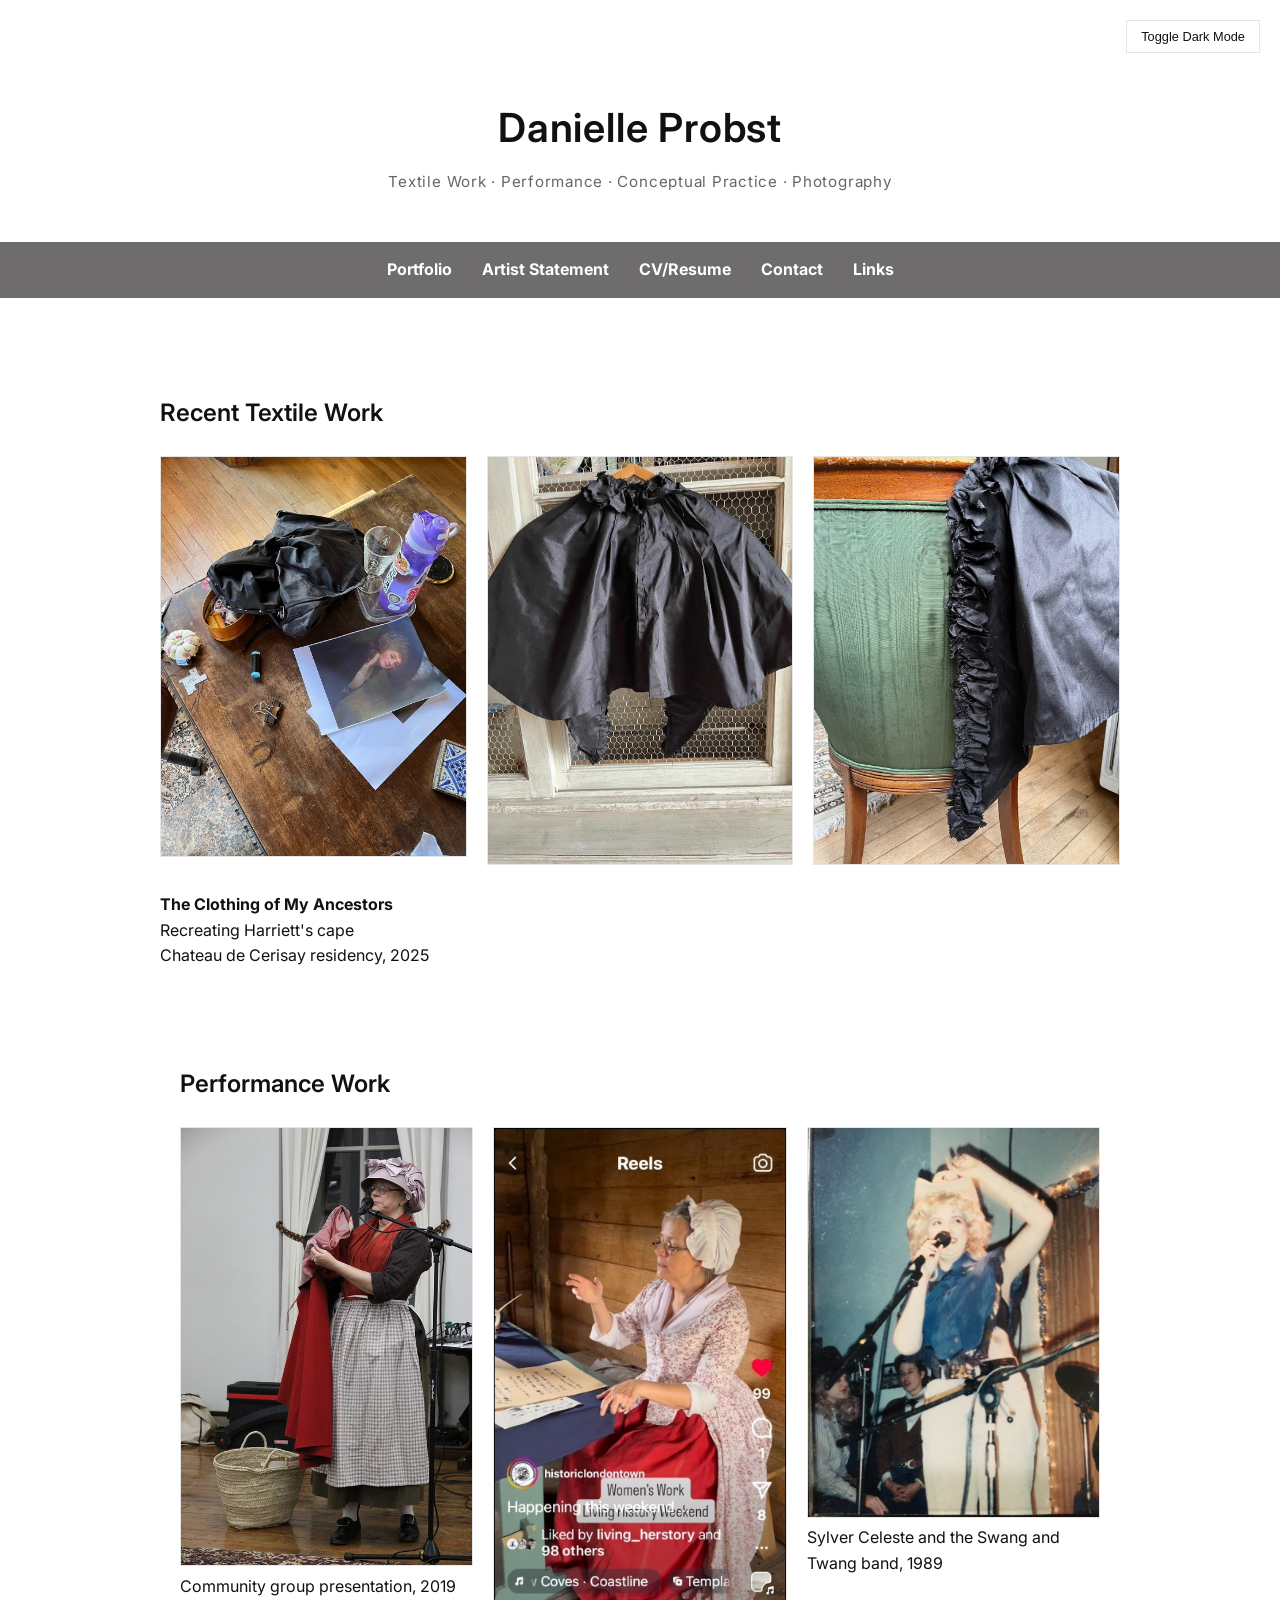
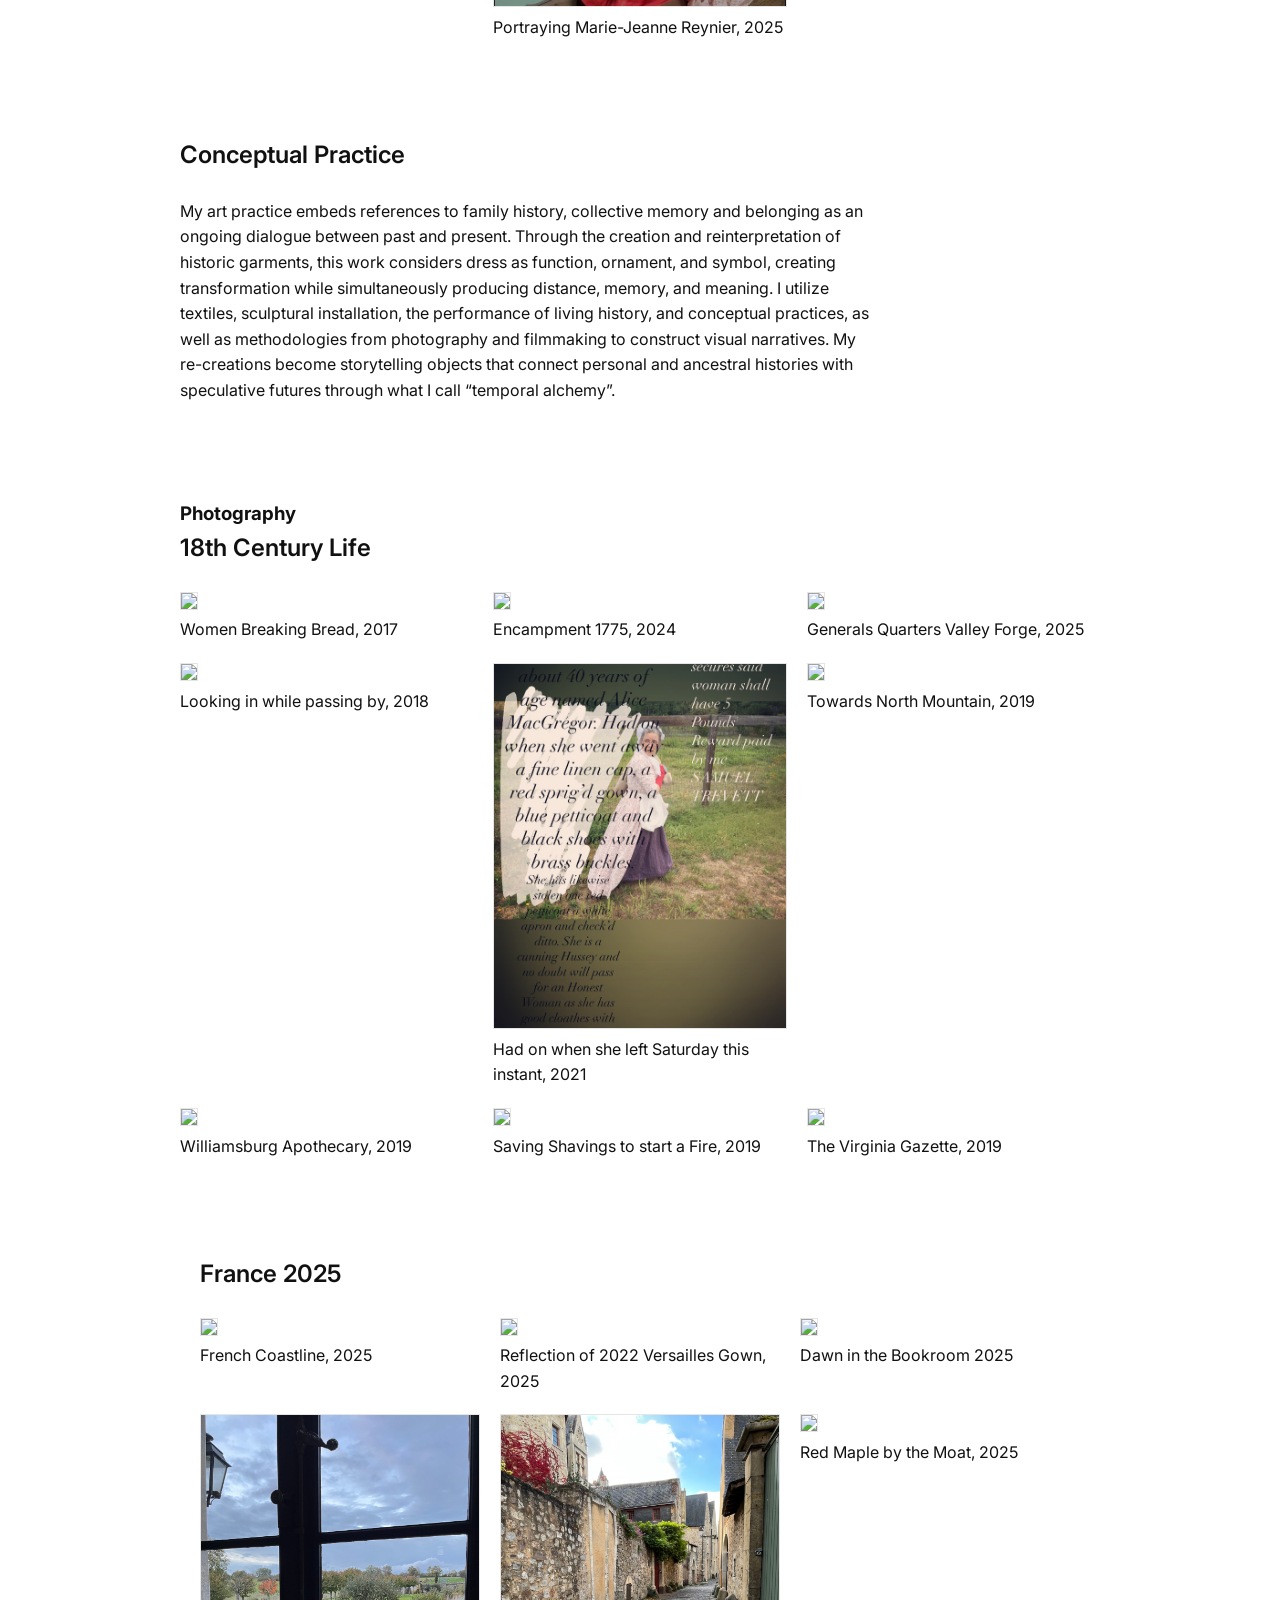
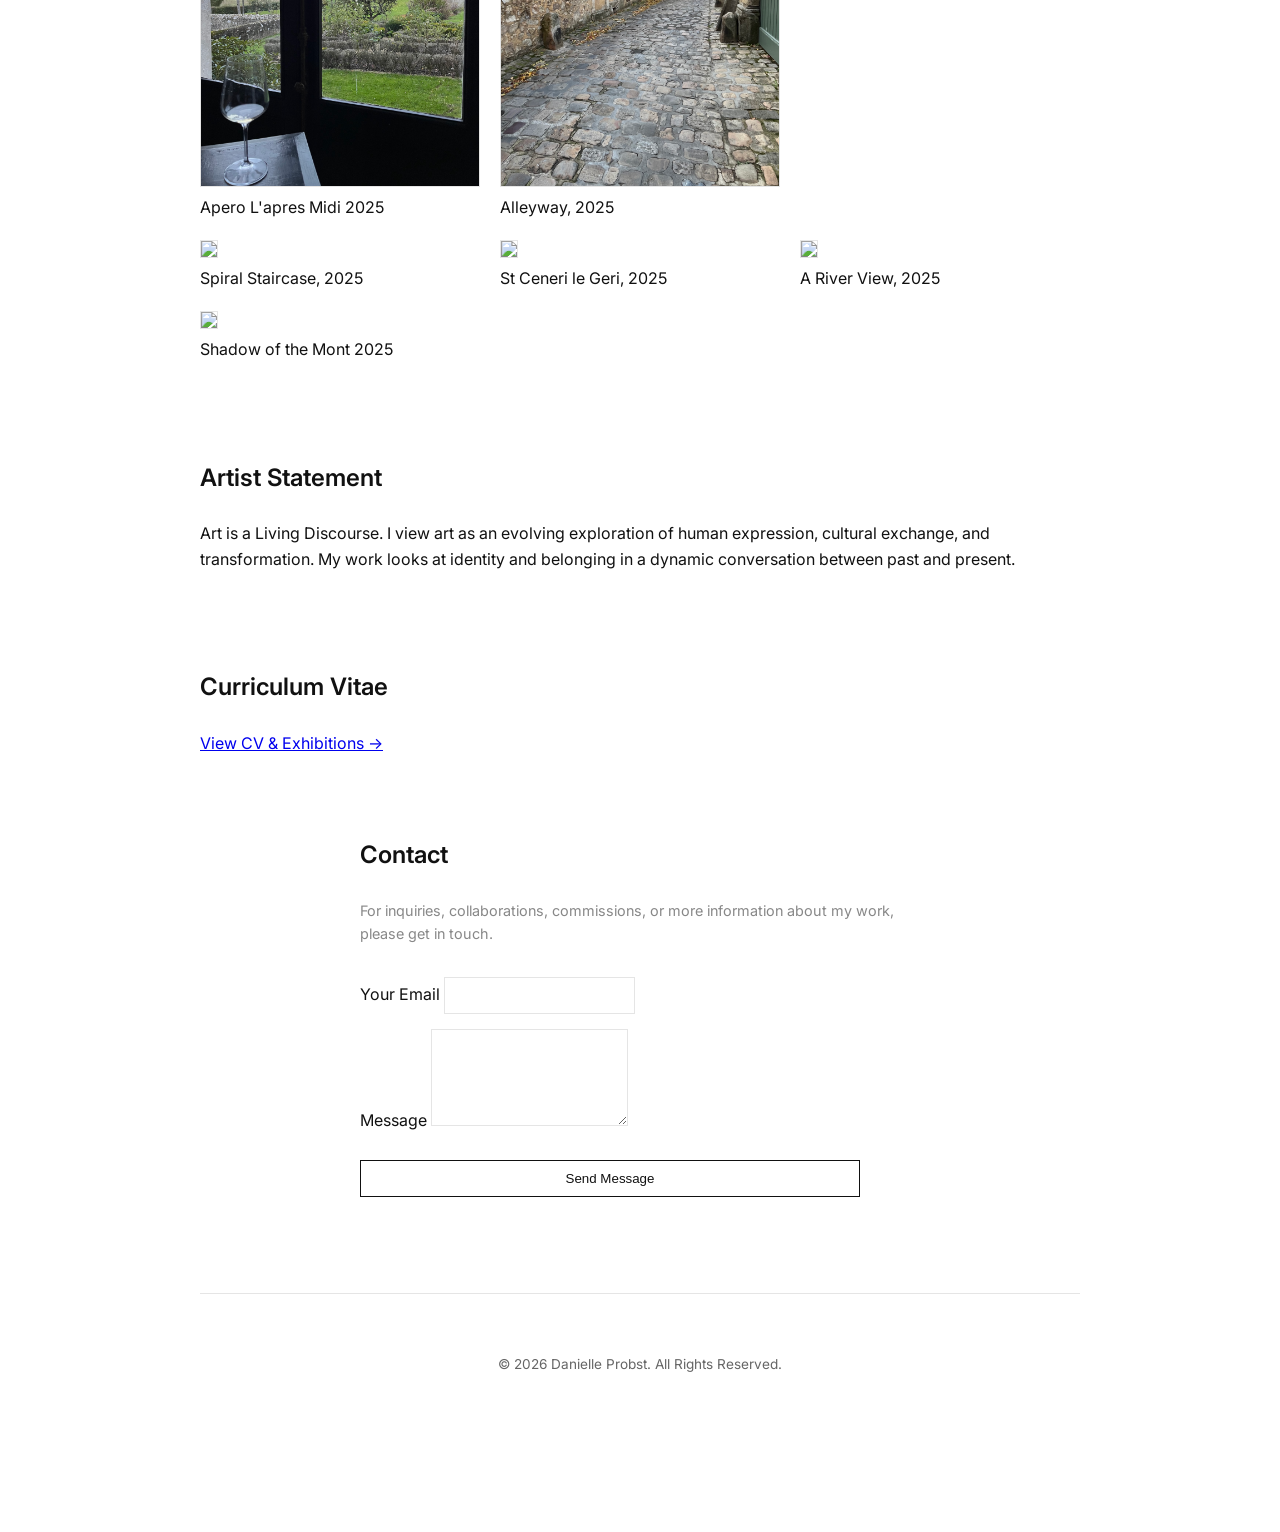
==== index.html @ 5a2a6216 "Fix image file extension for Runaway_Ad" ====
<!DOCTYPE html>
<html lang="en">
<head>
  <link rel="stylesheet" href="styles.css">
<meta charset="UTF-8">
<meta name="viewport" content="width=device-width, initial-scale=1.0">
<title>Danielle Probst – Artist Portfolio</title>

<link href="https://fonts.googleapis.com/css2?family=Inter:wght@300;400;600&display=swap" rel="stylesheet">

</head>

<body>

<button class="toggle" onclick="toggleDark()">Toggle Dark Mode</button>

<header>
  <h1>Danielle Probst</h1>
  <p class="subtitle">Textile Work · Performance · Conceptual Practice · Photography</p>
</header>
<nav>
  <ul class="nav-menu">
    <li><a href="#textile-work">Portfolio</a></li>
    <li><a href="#statement">Artist Statement</a></li>
    <li><a href="#cv">CV/Resume</a></li>
    <li><a href="#contact">Contact</a></li>
   <li><a href="links.html">Links</a></li>
  </ul>
</nav>


<section id="textile-work">
  <h2>Recent Textile Work</h2>
<div class="grid">

  <div>
    <img src="images/cape_progress.jpg"
         alt="Photograph documenting a fabric performance piece where an artist interacts with draped textiles in an open studio; figure partially visible; environment is intimate and introspective"
         onclick="openLightbox(this.src)">
</div> 
<div>
 <img src="images/cape_back.jpg"
         alt="Back view of a handmade textile cape on a dress form showing layered panels and visible hand-stitched seams; neutral gallery wall in the background; conveys quiet, tactile craftsmanship and a contemplative mood"
         onclick="openLightbox(this.src)">
</div> 
<div>
    <img src="images/cape_side.jpg"
         alt="Conceptual mixed-media textile work with layered fabric, thread and small assemblage elements arranged abstractly on wall; gallery setting with muted lighting; evokes curiosity and quiet reflection"
         onclick="openLightbox(this.src)">
</div> 
 <p class="caption">
<strong>The Clothing of My Ancestors</strong><br>
Recreating Harriett's cape <br> Chateau de Cerisay residency, 2025
</p>
 </div>
</section><section> 
<section id="performance-work">
  <h2>Performance Work</h2>

  <div class="grid">
    <div>
      <img src="images/Demo_2019.jpg" onclick="openLightbox(this.src)">
      <p class="caption">Community group presentation, 2019</p>
    </div>

    <div>
      <img src="images/education_18th_cent.jpg" onclick="openLightbox(this.src)">
      <p class="caption">Portraying Marie-Jeanne Reynier, 2025</p>
    </div>
  <div>
  <img src="images/sylver_at_judys.jpg" onclick="openLightbox(this.src)">
  <p class="caption">Sylver Celeste and the Swang and Twang band, 1989 </p>
    </div>
  </div>
</section>
<section id="conceptual-practice">
  <h2>Conceptual Practice</h2>
  <div class="text-block">
  <p>
    
My art practice embeds references to family history, collective memory and belonging as an ongoing dialogue between past and present.
Through the creation and reinterpretation of historic garments, this work considers dress as function, ornament, and symbol, creating transformation while simultaneously producing distance, memory, and meaning. 
I utilize textiles, sculptural installation, the performance of living history, and conceptual practices, as well as methodologies from photography and filmmaking to construct visual narratives. My re-creations become storytelling objects that connect personal and ancestral histories with speculative futures through what I call “temporal alchemy”.
</p> </div>
</section>
<section id=" Photography" >
  <h3>Photography</h3>
  <h2>18th Century Life</h2>
  <div class="grid">
    <div>
      <img src="images/CM_buffet_line.jpg" onclick="openLightbox(this.src)">
      <p class="caption">Women Breaking Bread, 2017</p>
    </div>
    
    <div>
      <img src="images/encampment_2025.jpg" onclick="openLightbox(this.src)">
      <p class="caption">Encampment 1775, 2024</p>
    </div>

    <div>
      <img src="images/VF_hq_view.jpg" onclick="openLightbox(this.src)">
      <p class="caption">Generals Quarters Valley Forge, 2025</p>
    </div>
   <div>
      <img src="images/Tavern_window.jpg" onclick="openLightbox(this.src)">
      <p class="caption">Looking in while passing by, 2018</p>
    </div>
<div>
      <img src="images/Runaway_Ad.JPG" onclick="openLightbox(this.src)">
      <p class="caption">Had on when she left Saturday this instant, 2021</p>
    </div>
   <div>
      <img src="images/walk away.jpg" onclick="openLightbox(this.src)">
      <p class="caption">Towards North Mountain, 2019</p>
  </div>
  <div>
      <img src="images/CW_apothecary.jpg" onclick="openLightbox(this.src)">
      <p class="caption">Williamsburg Apothecary, 2019</p>
    </div>
    <div>
      <img src="images/wood_shavings.jpg" onclick="openLightbox(this.src)">
      <p class="caption">Saving Shavings to start a Fire, 2019</p>
    </div>
    <div>
      <img src="images/VA_gazette.jpg" onclick="openLightbox(this.src)">
      <p class="caption">The Virginia Gazette, 2019</p>
    </div>

  </div>
<section>
  <h2>France 2025</h2>

  <div class="grid">

    <div>
      <img src="images/French_Coastline_from_MSM.jpg" onclick="openLightbox(this.src)">
      <p class="caption">French Coastline, 2025</p>
    </div>

    <div>
      <img src="images/History_mirror_cerisay.jpg" onclick="openLightbox(this.src)">
      <p class="caption">Reflection of 2022 Versailles Gown, 2025</p>
    </div>

    <div>
      <img src="images/Dawn_bookroom_cerisay.jpg" onclick="openLightbox(this.src)">
      <p class="caption">Dawn in the Bookroom 2025</p>
    </div> 

    <div>
      <img src="images/Back_garden_cerisay.jpg" onclick="openLightbox(this.src)">
      <p class="caption">Apero L'apres Midi 2025</p>
    </div>

    <div>
      <img src="images/Alleyway_LeMans.jpg" onclick="openLightbox(this.src)">
      <p class="caption">Alleyway, 2025</p>
    </div>

    <div>
      <img src="images/Moat_Maple_cerisay.jpg" onclick="openLightbox(this.src)">
      <p class="caption">Red Maple by the Moat, 2025</p>
    </div>

    <div>
      <img src="images/spiral_staircase.jpg" onclick="openLightbox(this.src)">
      <p class="caption">Spiral Staircase, 2025</p>
    </div>

    <div>
      <img src="images/wall_cascading_flowers.jpg" onclick="openLightbox(this.src)">
      <p class="caption">St Ceneri le Geri, 2025</p>
    </div>

    <div>
      <img src="images/stone_house_river_view.jpg" onclick="openLightbox(this.src)">
      <p class="caption">A River View, 2025</p>
    </div> 
   
    <div>
      <img src="images/Mont_San_michele_shadow.jpg" onclick="openLightbox(this.src)">
      <p class="caption">Shadow of the Mont 2025</p>
    </div>

  </div>
</section>
<section id="statement">
  <h2>Artist Statement</h2>
 Art is a Living Discourse. I view art as an evolving exploration of human expression, cultural exchange, and transformation. My work looks at identity and belonging in a dynamic conversation between past and present.

</section>

<section id="cv">
  <h2>Curriculum Vitae</h2>
  <a href="links.html" class="nav-back">View CV & Exhibitions →</a>

<section id="contact">
  <h2>Contact</h2>

  <p class="contact-intro">
    For inquiries, collaborations, commissions, or more information about my work, please get in touch.
  </p>

  <form id="contact-form" action="https://formspree.io/f/xykddzqz" method="POST">
    <label>
      Your Email
      <input type="email" name="email" required>
    </label>

    <label>
      Message
      <textarea name="message" rows="5" required></textarea>
    </label>

    <input type="text" name="_gotcha" style="display:none">

    <button type="submit" class="contact-button">Send Message</button>

  </form>
  <p id="form-success" style="display:none; margin-top:16px;">
  Thank you — your message has been sent.
</p>
</section>

<div class="lightbox" id="lightbox">
  <span onclick="closeLightbox()">&times;</span>
  <img id="lightbox-img">
</div>

<footer>
  © 2026 Danielle Probst. All Rights Reserved.
</footer>

<script>

</body>
</html>
---- styles.css ----
:root {
  --bg: #ffffff;
  --text: #111111;
  --secondary: #666666;
  --border: #e5e5e5;
  --muted: #888888;
}
:root {
  --space-xs: 6px;
  --space-sm: 12px;
  --space-md: 24px;
  --space-lg: 48px;
  --space-xl: 96px;
}
body.dark {
  --bg: #0f0f10;
  --text: #f5f5f5;
  --secondary: #aaaaaa;
  --border: #222222;
  --muted: #777777;
}
* {
  margin: 0;
  padding: 0;
  box-sizing: border-box;
}

body {
  font-family: 'Inter', sans-serif;
  background: var(--bg);
  color: var(--text);
  transition: 0.3s ease;
  line-height: 1.6;
}

/* --- Header --- */
header {
  padding: 80px 20px 60px;
  text-align: center;
}
header {
  padding: var(--space-xl) 20px var(--space-lg);
}

h1 {
  font-weight: 600;
  font-size: 2.5rem;
  letter-spacing: 0.02em;
}

.subtitle {
  color: var(--secondary);
  margin-top: 10px;
  font-size: 0.95rem;
  letter-spacing: 0.05em;
}

/* --- Navigation --- */
nav {
  background-color: #6e6c6c;
  padding: 15px 0;
  position: sticky;
  top: 0;
  z-index: 100;
  margin-bottom: 40px;
}

.nav-menu {
  list-style: none;
  display: flex;
  justify-content: center;
  gap: 30px;
}

.nav-menu a {
  text-decoration: none;
  color: white;
  font-weight: bold;
}

.nav-menu a:hover {
  color: #f0c040;
}

/* --- Sections --- */
section {
  max-width: 1000px;
  margin: var(--space-xl) auto;
  padding: 0 20px;
}

.text-block {
  max-width: 700px;
}

.full-width {
  max-width: 1200px;
  margin: var(--space-xl) auto;
  padding: 0 20px;
  width: 100%;
}
section h2 {
  font-size: 1.5rem;
  font-weight: 600;
  margin-bottom: var(--space-md);
  text-align: left;
}
main {
  display: block;
}

section {
  display: block;
}
/* --- Grid --- */
.grid {
  display: grid;
  grid-template-columns: repeat(3, 1fr);
  gap: 20px;
}

.grid > div {
  width: 100%;
}

.grid img {
  width: 100%;
  height: auto;
  object-fit: cover;
  cursor: pointer;
  border: 1px solid var(--border);
  transition: 0.3s ease, opacity 0.3s ease;
}

.grid img:hover {
  opacity: 0.8;
}

/* --- Buttons --- */
button.toggle {
  position: fixed;
  top: 20px;
  right: 20px;
  padding: 8px 14px;
  border: 1px solid var(--border);
  background: none;
  color: var(--text);
  cursor: pointer;
  font-size: 0.8rem;
}

/* --- Lightbox --- */
.lightbox {
  display: none;
  position: fixed;
  top: 0;
  left: 0;
  width: 100%;
  height: 100%;
  background: rgba(0,0,0,0.9);
  justify-content: center;
  align-items: center;
  z-index: 1000;
}

.lightbox img {
  max-width: 90%;
  max-height: 90%;
}

.lightbox span {
  position: absolute;
  top: 20px;
  right: 30px;
  color: white;
  font-size: 30px;
  cursor: pointer;
}

/* --- Forms --- */
form {
  display: flex;
  flex-direction: column;
  gap: 15px;
  max-width: 500px;
}

input, textarea {
  padding: 10px;
  border: 1px solid var(--border);
  background: var(--bg);
  color: var(--text);
}

button.submit {
  padding: 10px;
  border: 1px solid var(--text);
  background: none;
  color: var(--text);
  cursor: pointer;
}

/* --- Contact --- */
#contact {
  margin-top: 80px;
  max-width: 600px;
}

.contact-intro {
  color: var(--muted);
  font-size: 0.9rem;
  margin-top: 8px;
  margin-bottom: 32px;
}

.contact-button {
  margin-top: 12px;
  padding: 10px 18px;
  border: 1px solid var(--text);
  background: transparent;
  color: var(--text);
  cursor: pointer;
}

.contact-button:hover {
  background: var(--text);
  color: #fff;
}

#form-success {
  color: var(--muted);
  font-size: 0.85rem;
  margin-top: 16px;
}

/* --- Footer --- */
footer {
  text-align: center;
  padding: 60px 20px;
  font-size: 0.85rem;
  color: var(--secondary);
  border-top: 1px solid var(--border);
}
/* --- Links Page --- */
.links {
  display: grid;
  gap: 20px;
  max-width: 900px;
  margin: 0 auto;
}

@media (min-width: 640px) {
  .links {
    grid-template-columns: repeat(2, 1fr);
  }
}

.card {
  display: block;
  padding: 18px;
  border: 1px solid var(--border);
  border-radius: 8px;
  text-decoration: none;
  color: var(--text);
  background: var(--bg);
  transition: transform 0.2s ease, box-shadow 0.2s ease;
}

.card:hover {
  transform: translateY(-4px);
  box-shadow: 0 6px 18px rgba(0,0,0,0.08);
}

.card small {
  display: block;
  color: var(--secondary);
  margin-top: 8px;
  font-size: 0.85rem;
  line-height: 1.4;
}
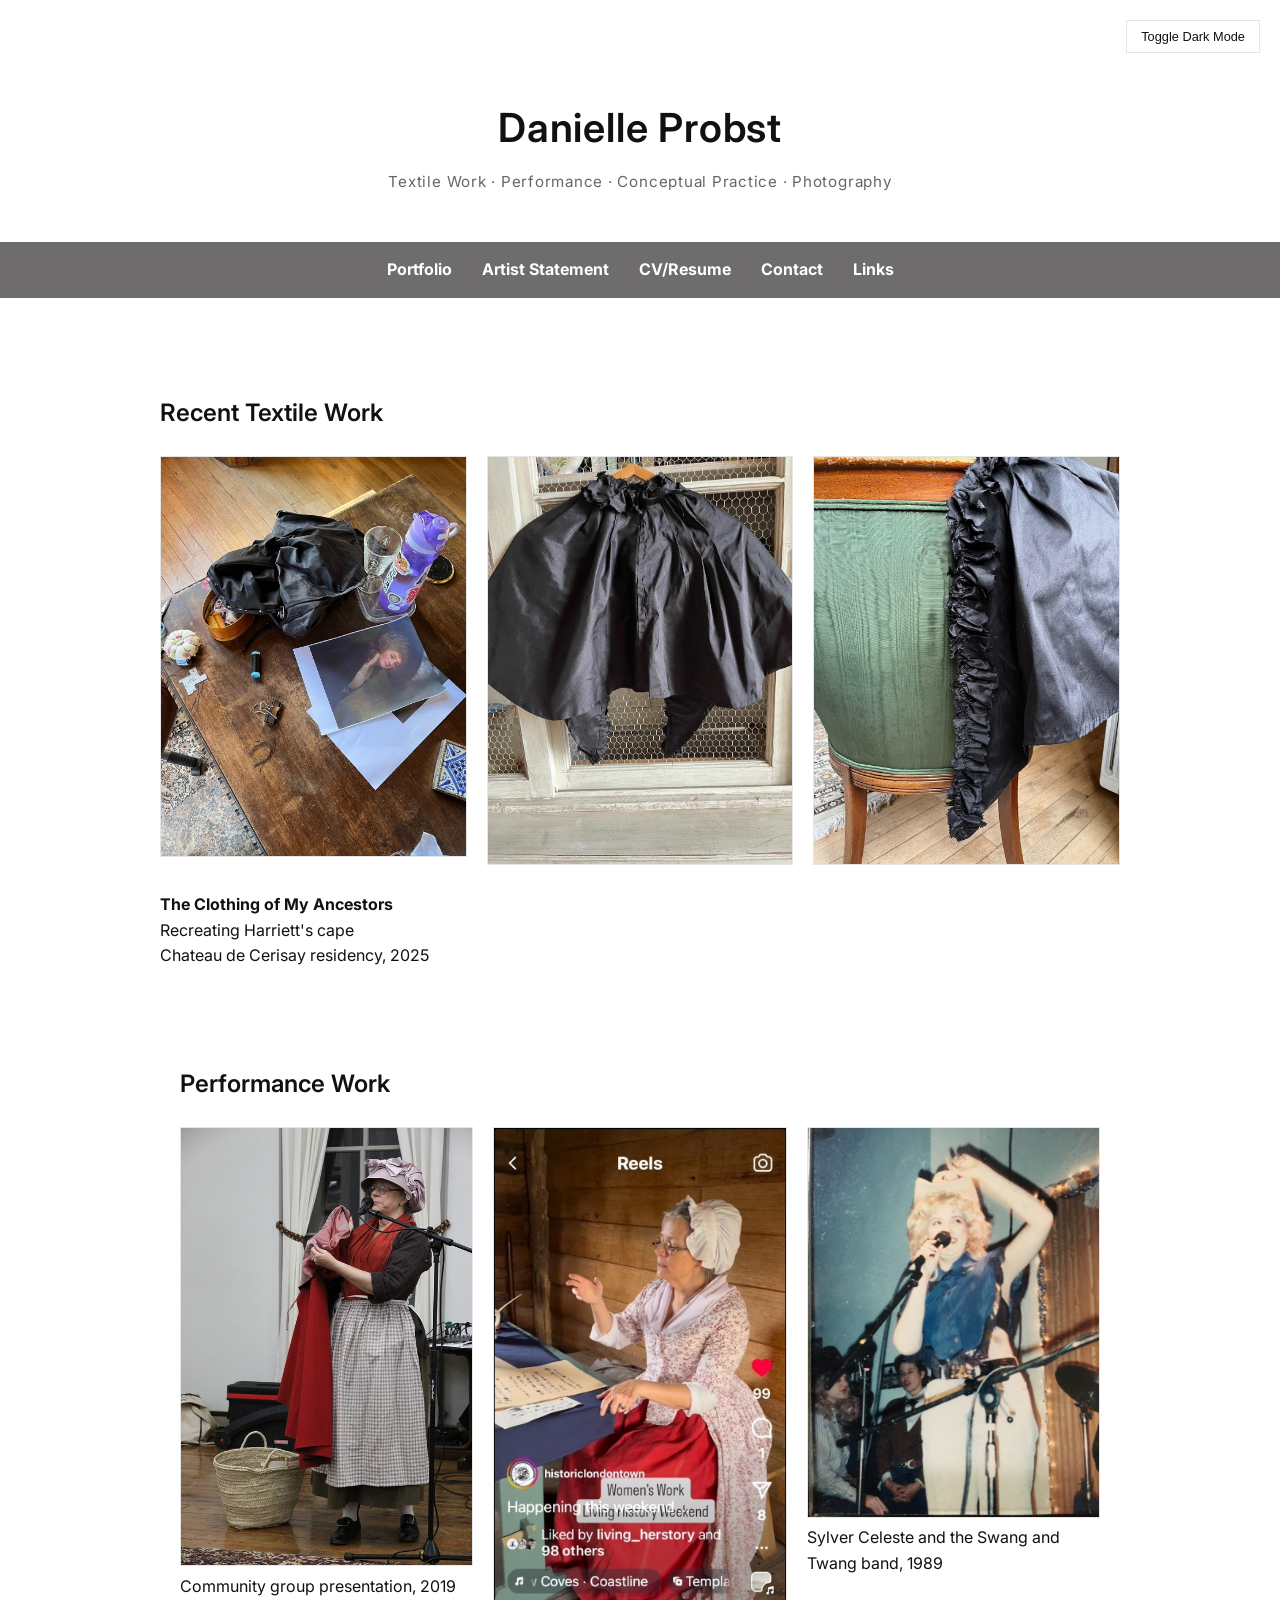
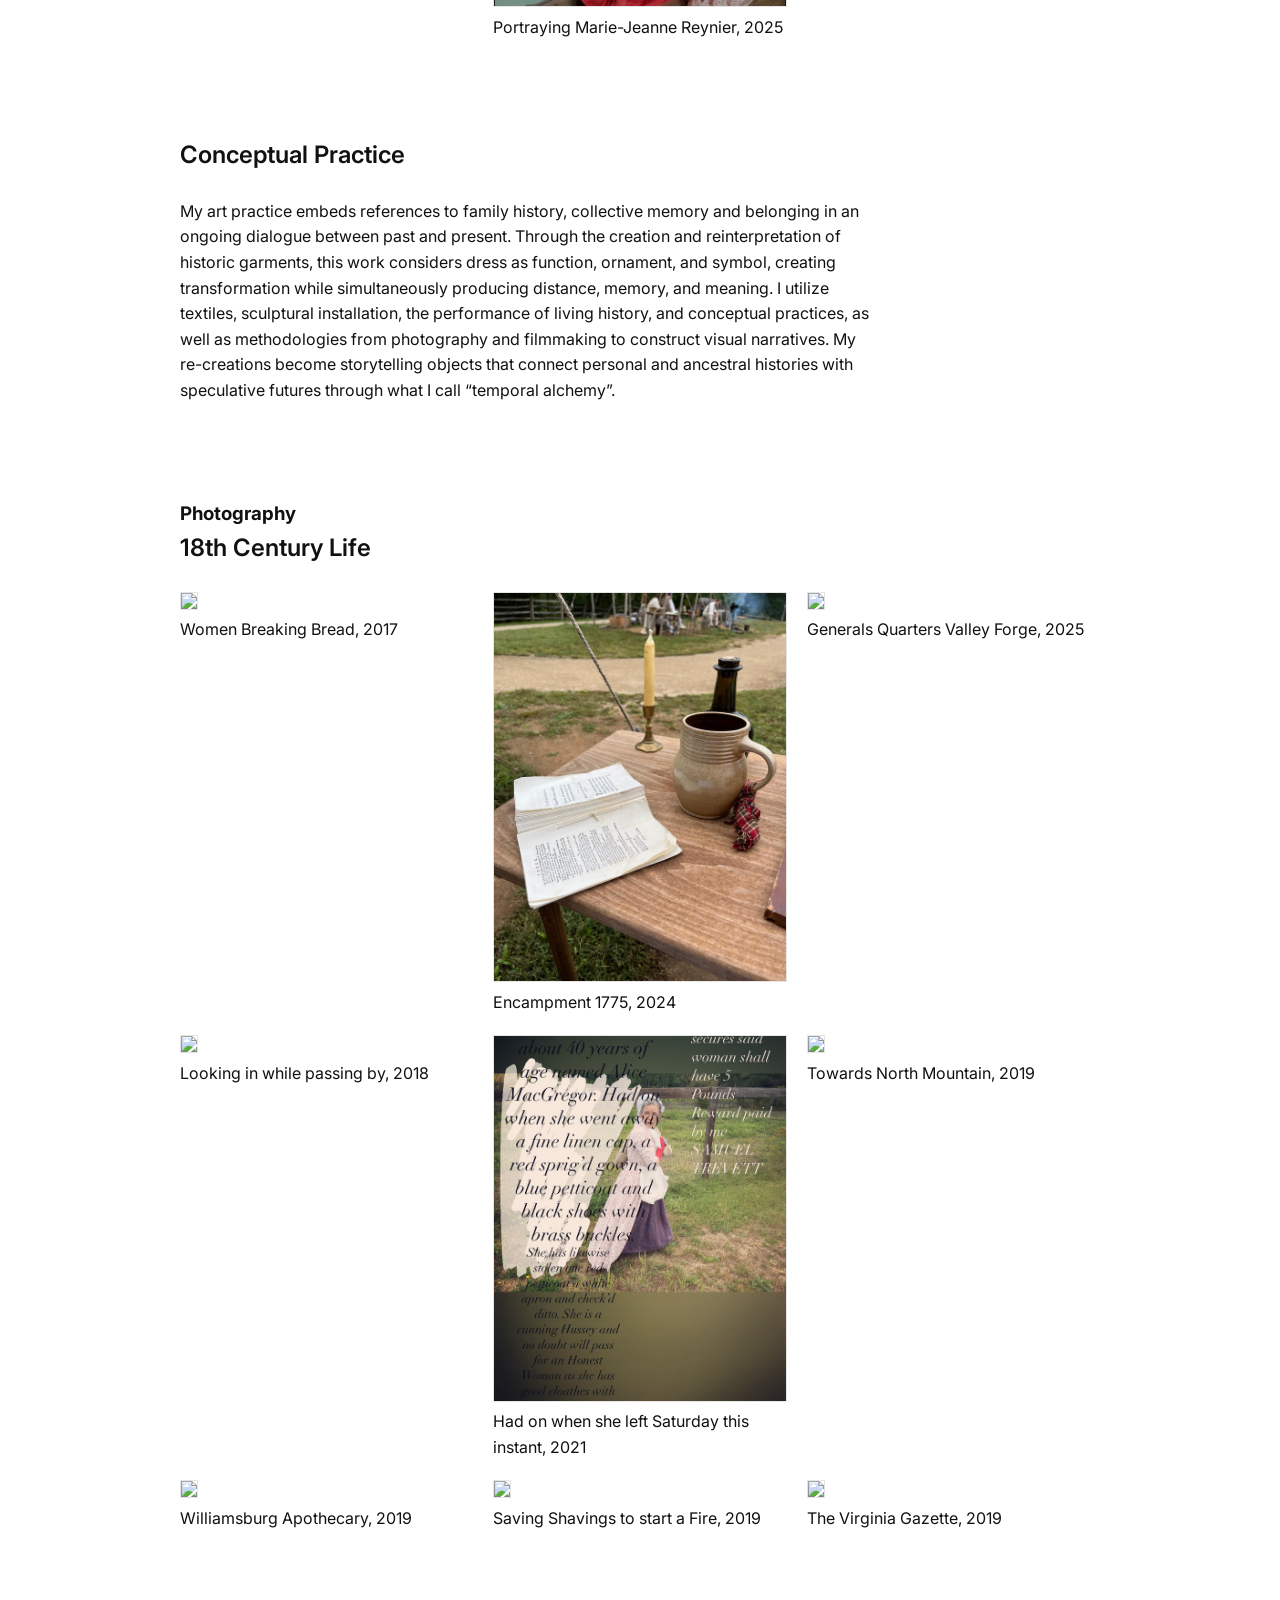
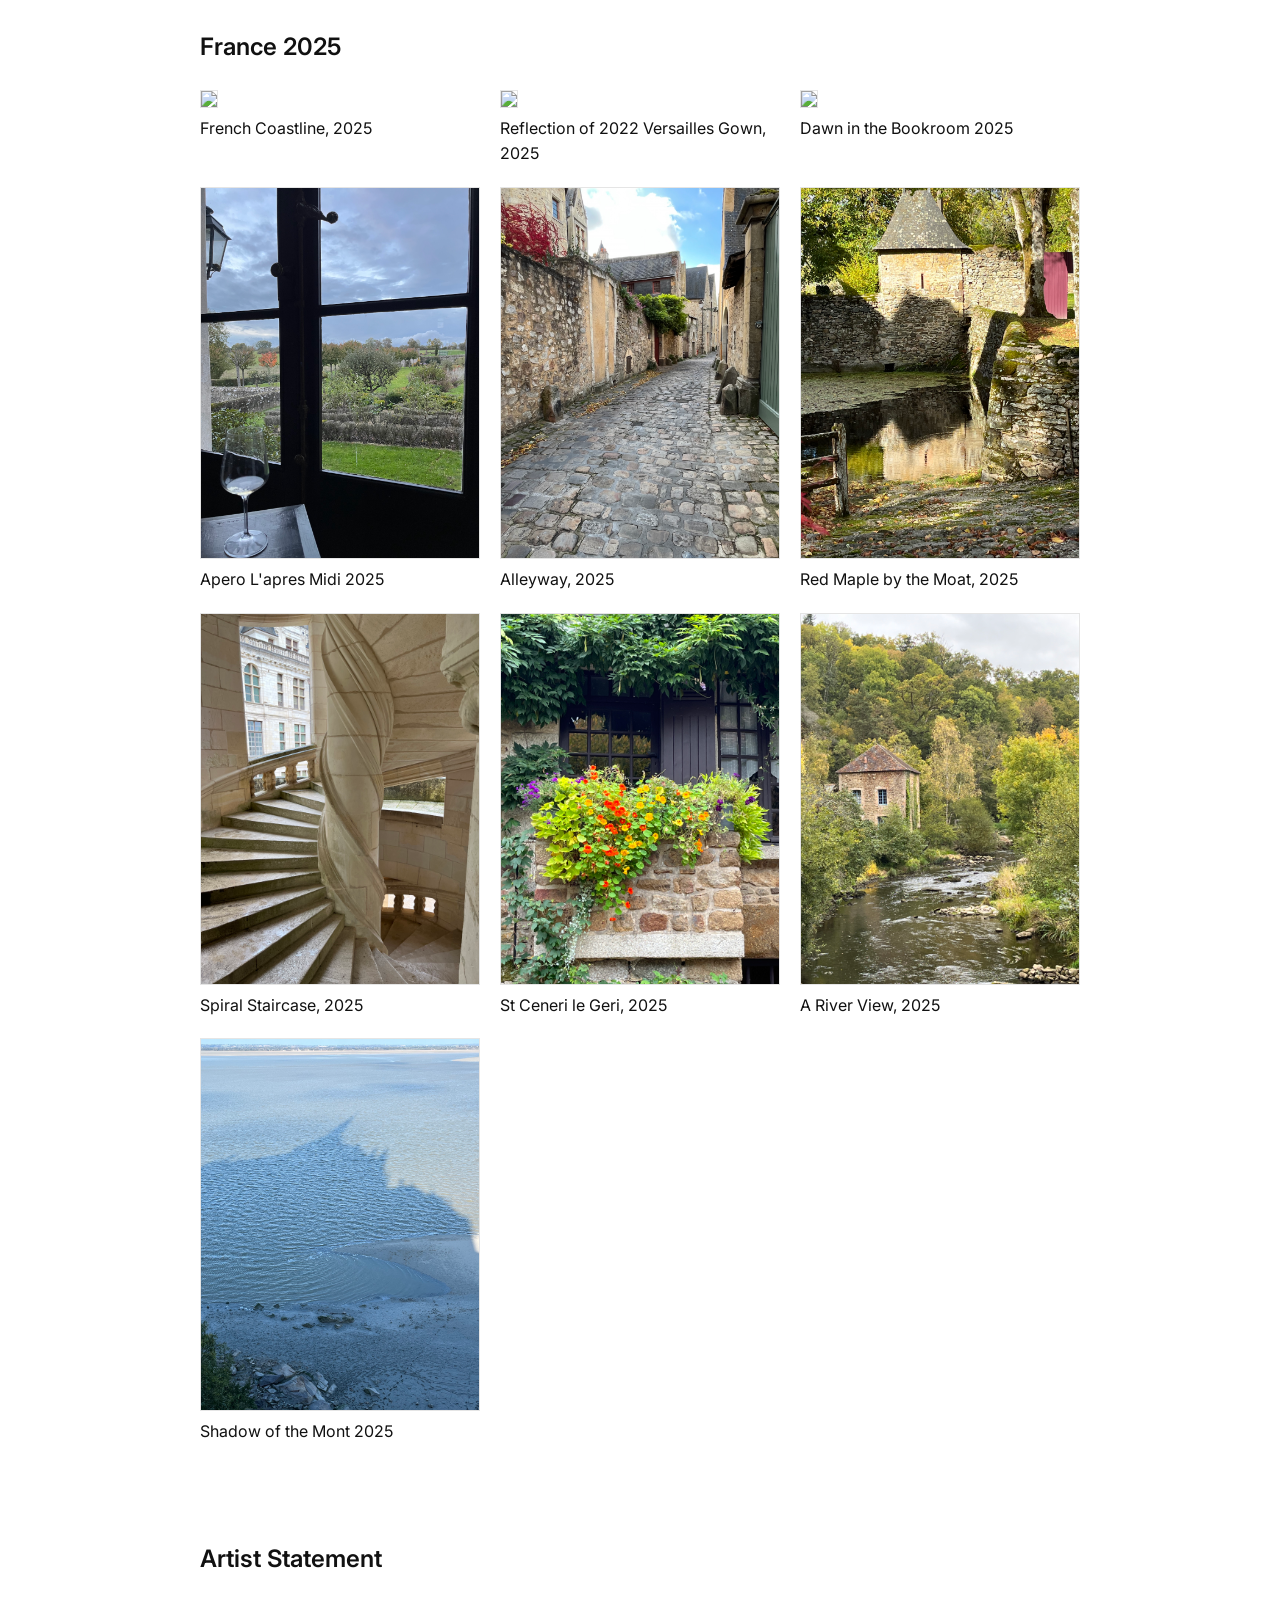
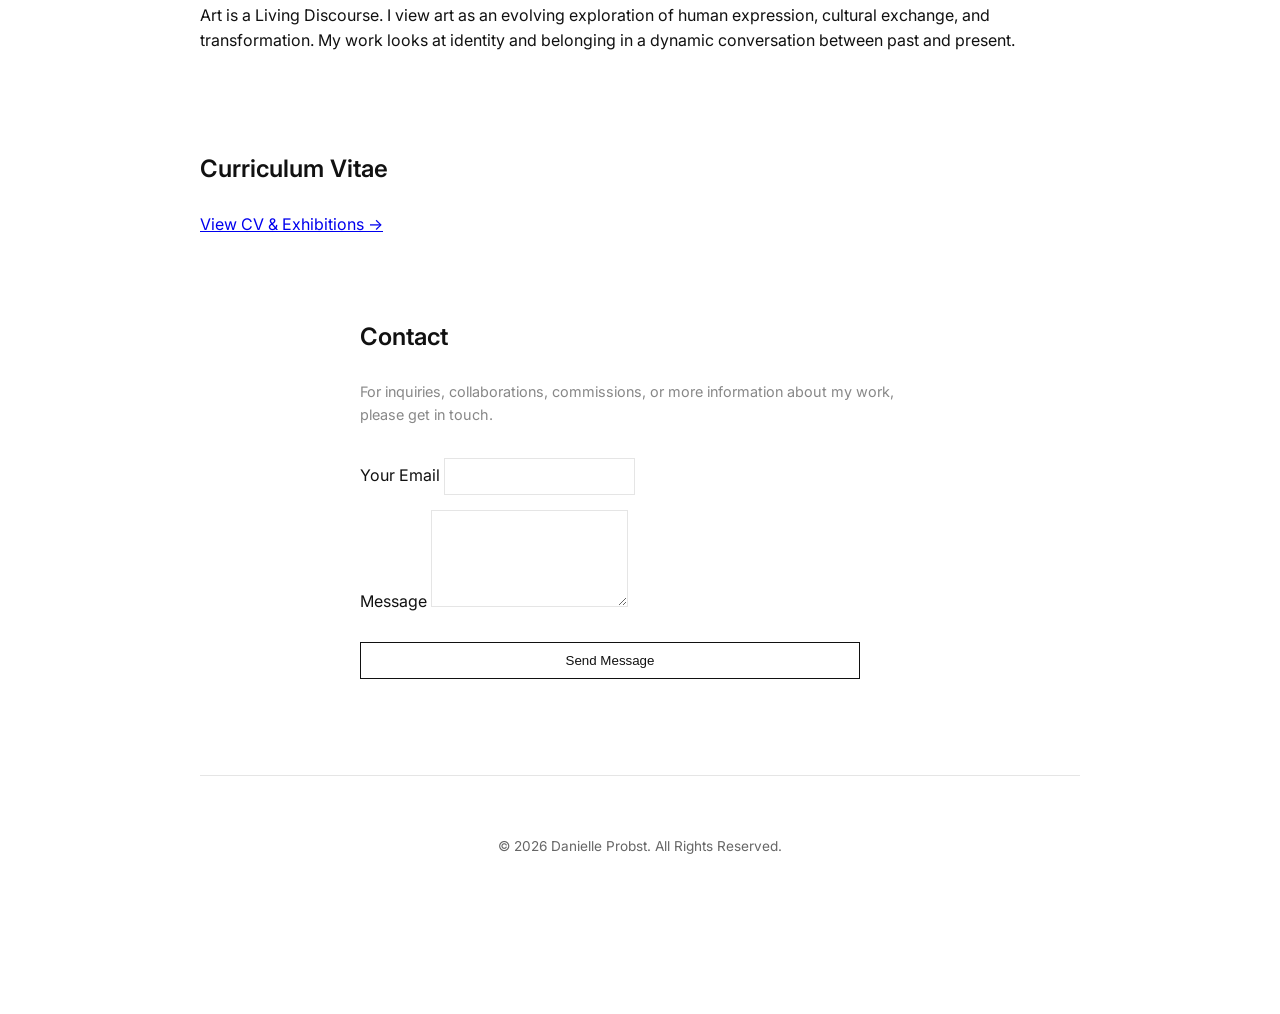
==== commit b9316caa: "Correct wording in art practice description" ====
--- a/index.html
+++ b/index.html
@@ -78,7 +78,7 @@
   <div class="text-block">
   <p>
     
-My art practice embeds references to family history, collective memory and belonging as an ongoing dialogue between past and present.
+My art practice embeds references to family history, collective memory and belonging in an ongoing dialogue between past and present.
 Through the creation and reinterpretation of historic garments, this work considers dress as function, ornament, and symbol, creating transformation while simultaneously producing distance, memory, and meaning. 
 I utilize textiles, sculptural installation, the performance of living history, and conceptual practices, as well as methodologies from photography and filmmaking to construct visual narratives. My re-creations become storytelling objects that connect personal and ancestral histories with speculative futures through what I call “temporal alchemy”.
 </p> </div>
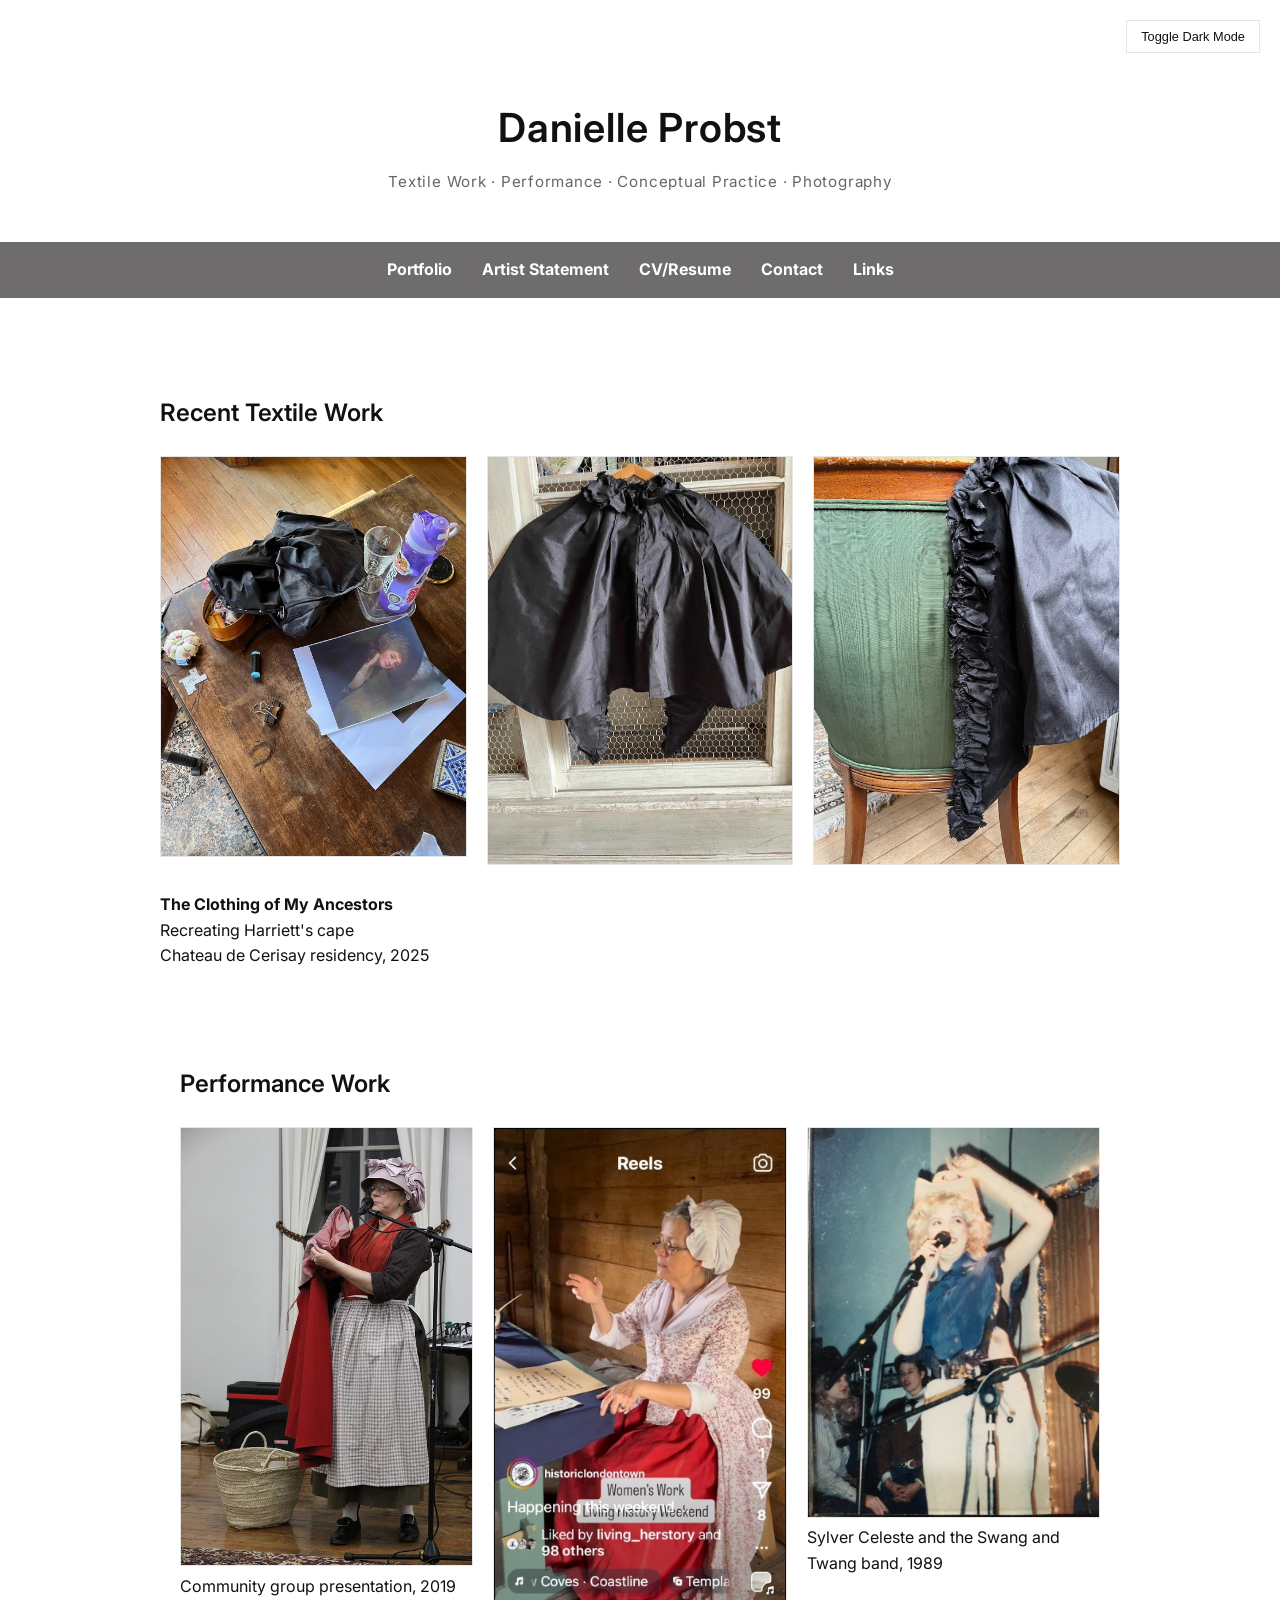
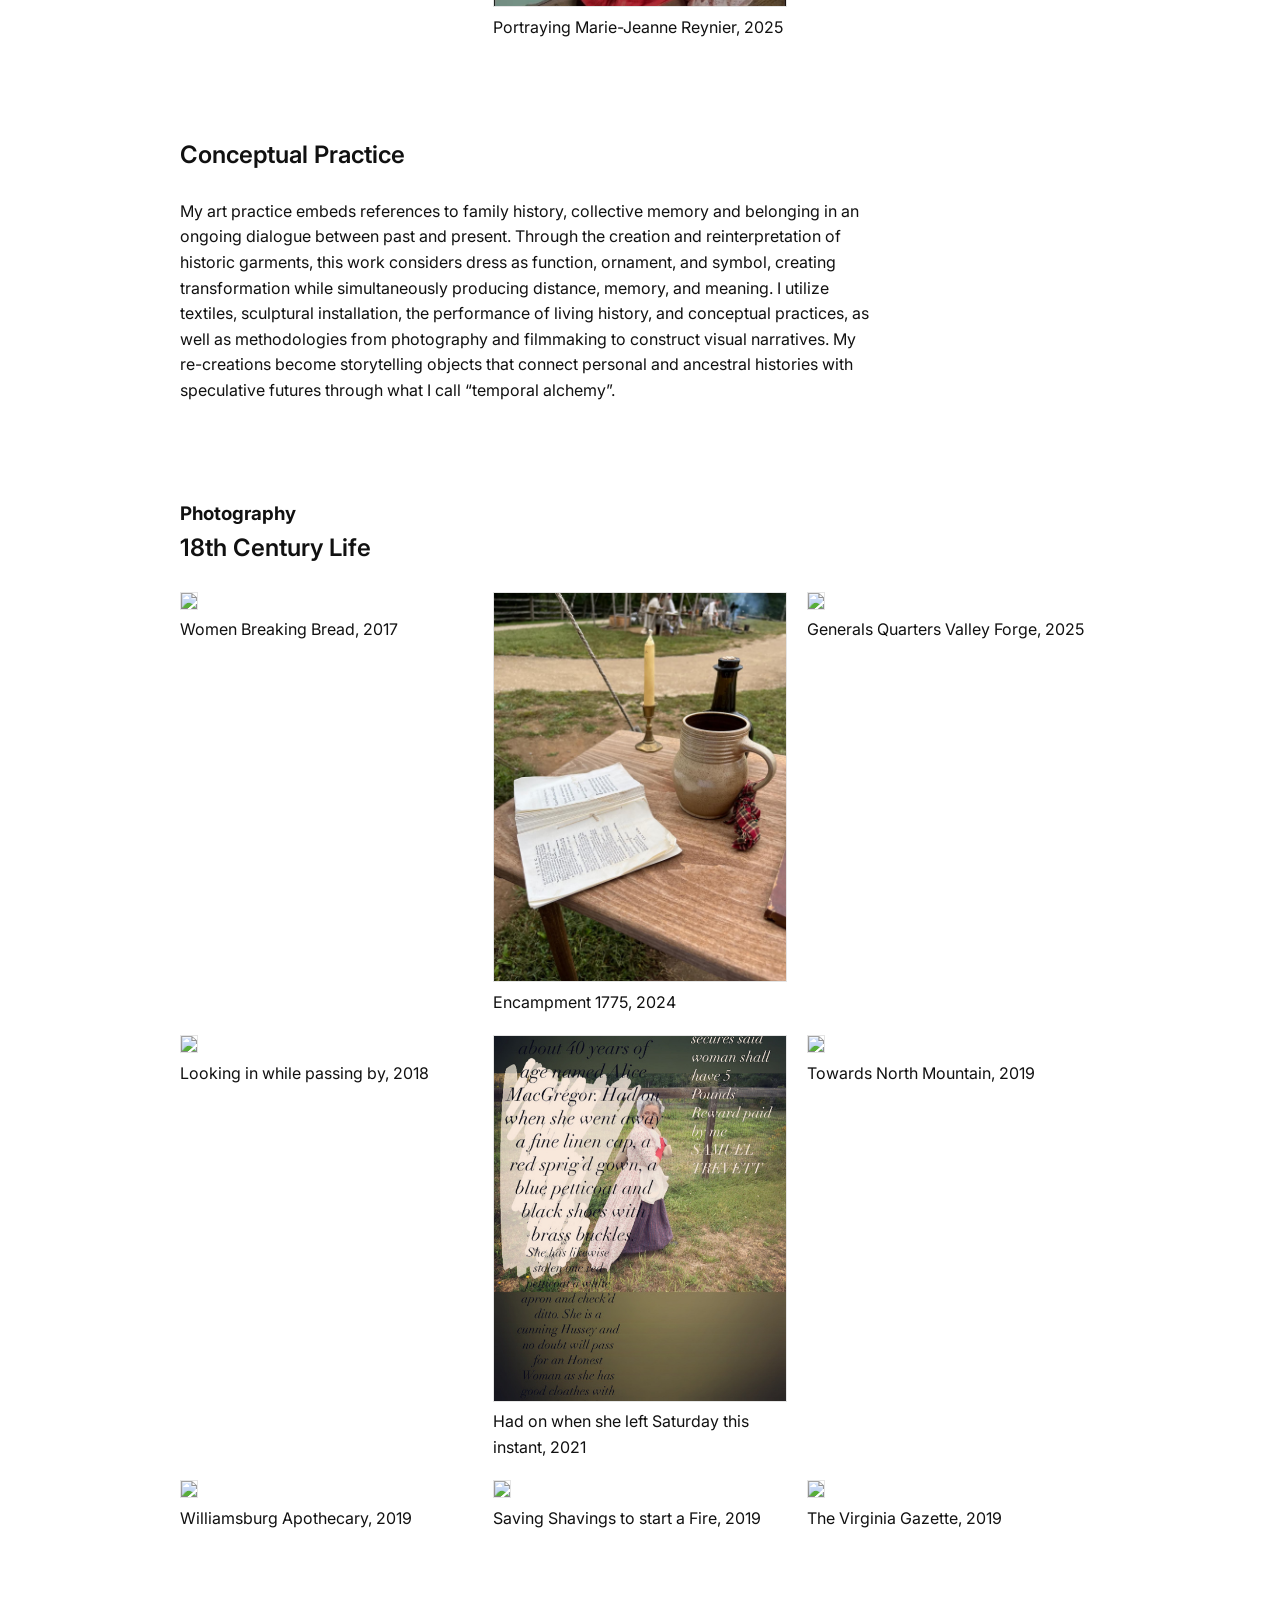
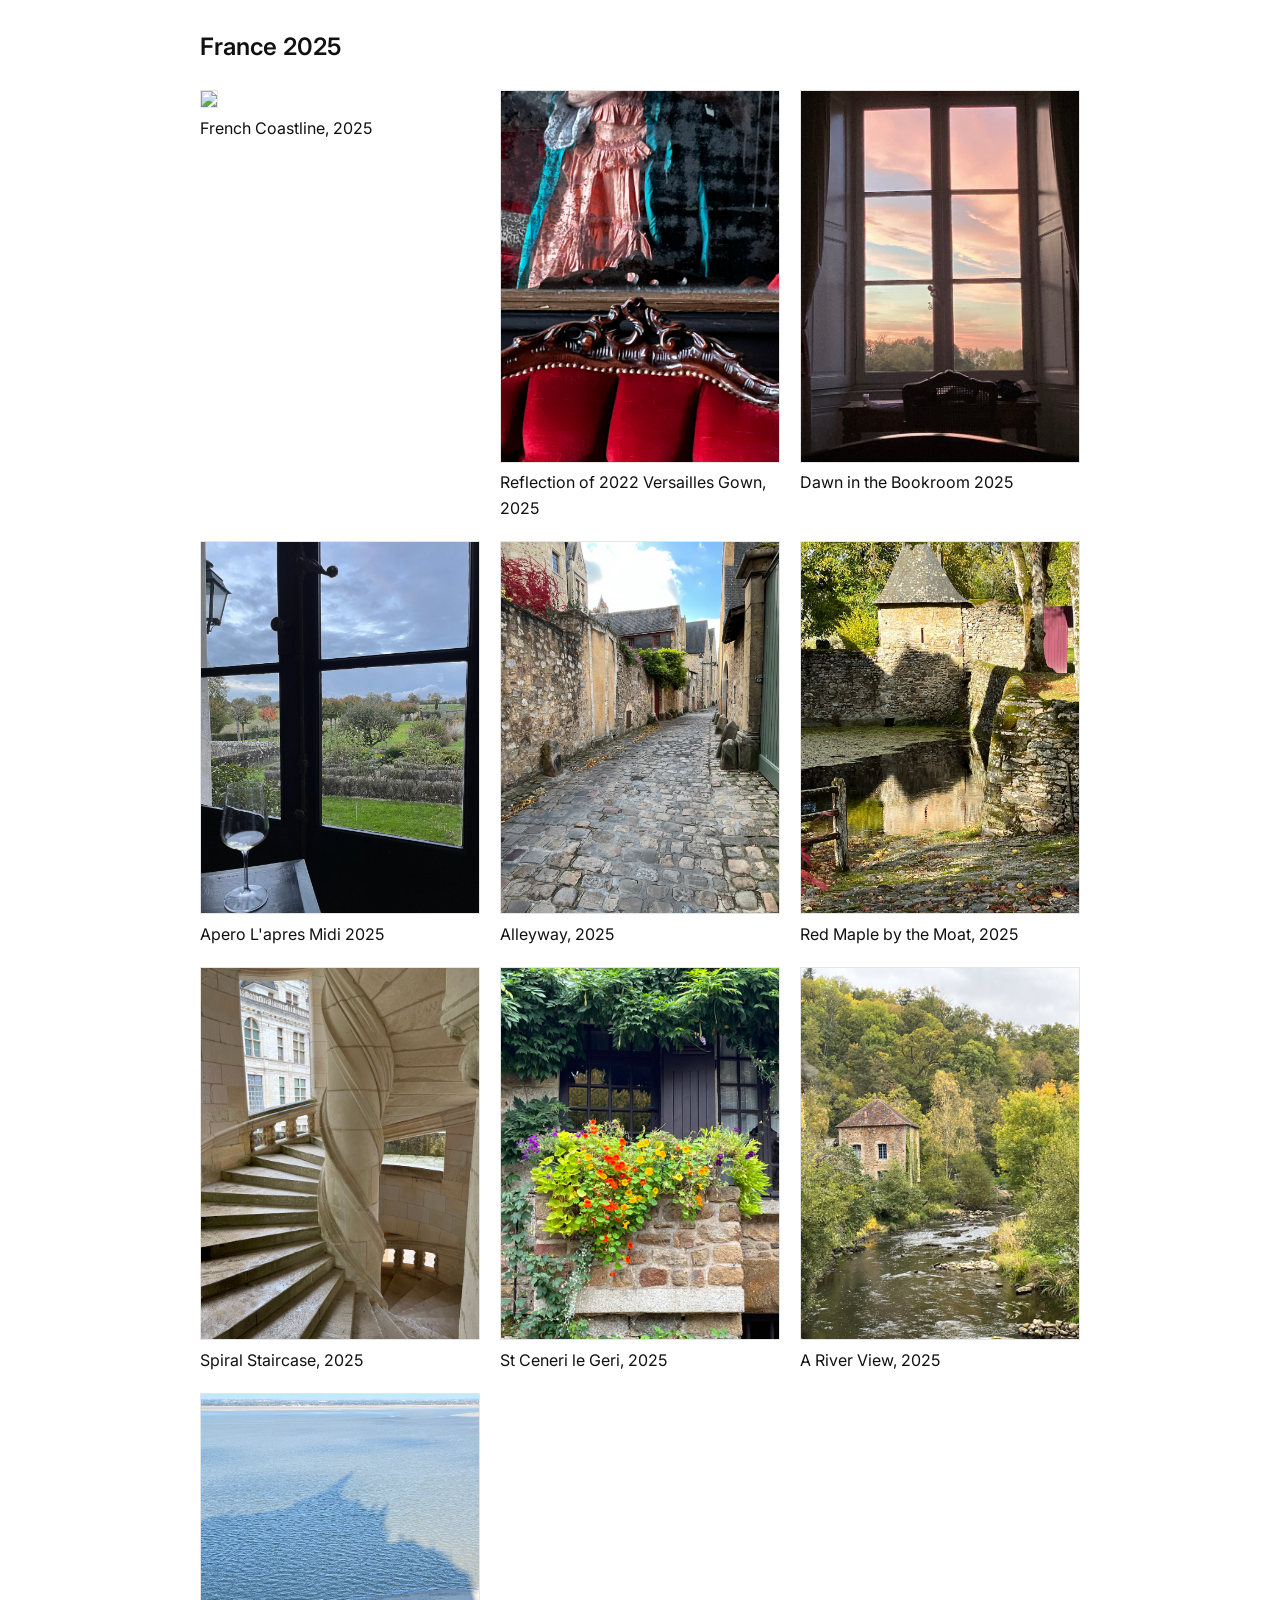
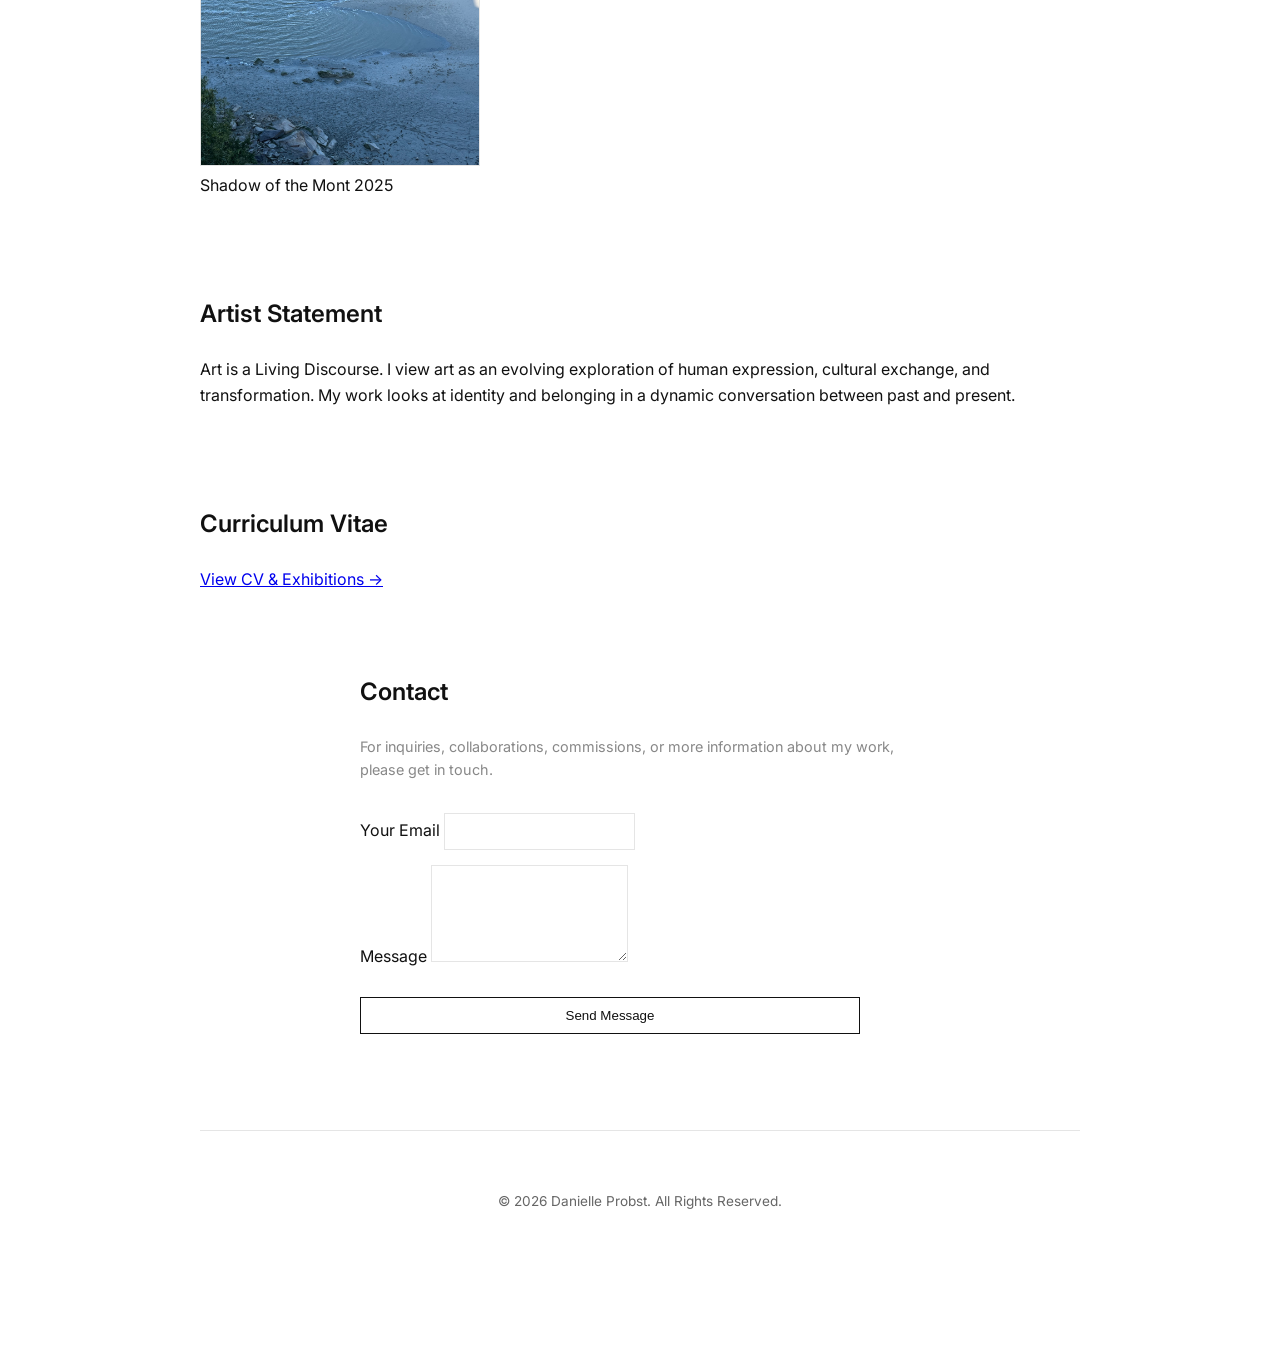
==== commit fa5eabd4: "Fix image filename case in index.html" ====
--- a/index.html
+++ b/index.html
@@ -106,7 +106,7 @@
       <p class="caption">Looking in while passing by, 2018</p>
     </div>
 <div>
-      <img src="images/Runaway_Ad.JPG" onclick="openLightbox(this.src)">
+      <img src="images/Runaway_Ad.jpg" onclick="openLightbox(this.src)">
       <p class="caption">Had on when she left Saturday this instant, 2021</p>
     </div>
    <div>
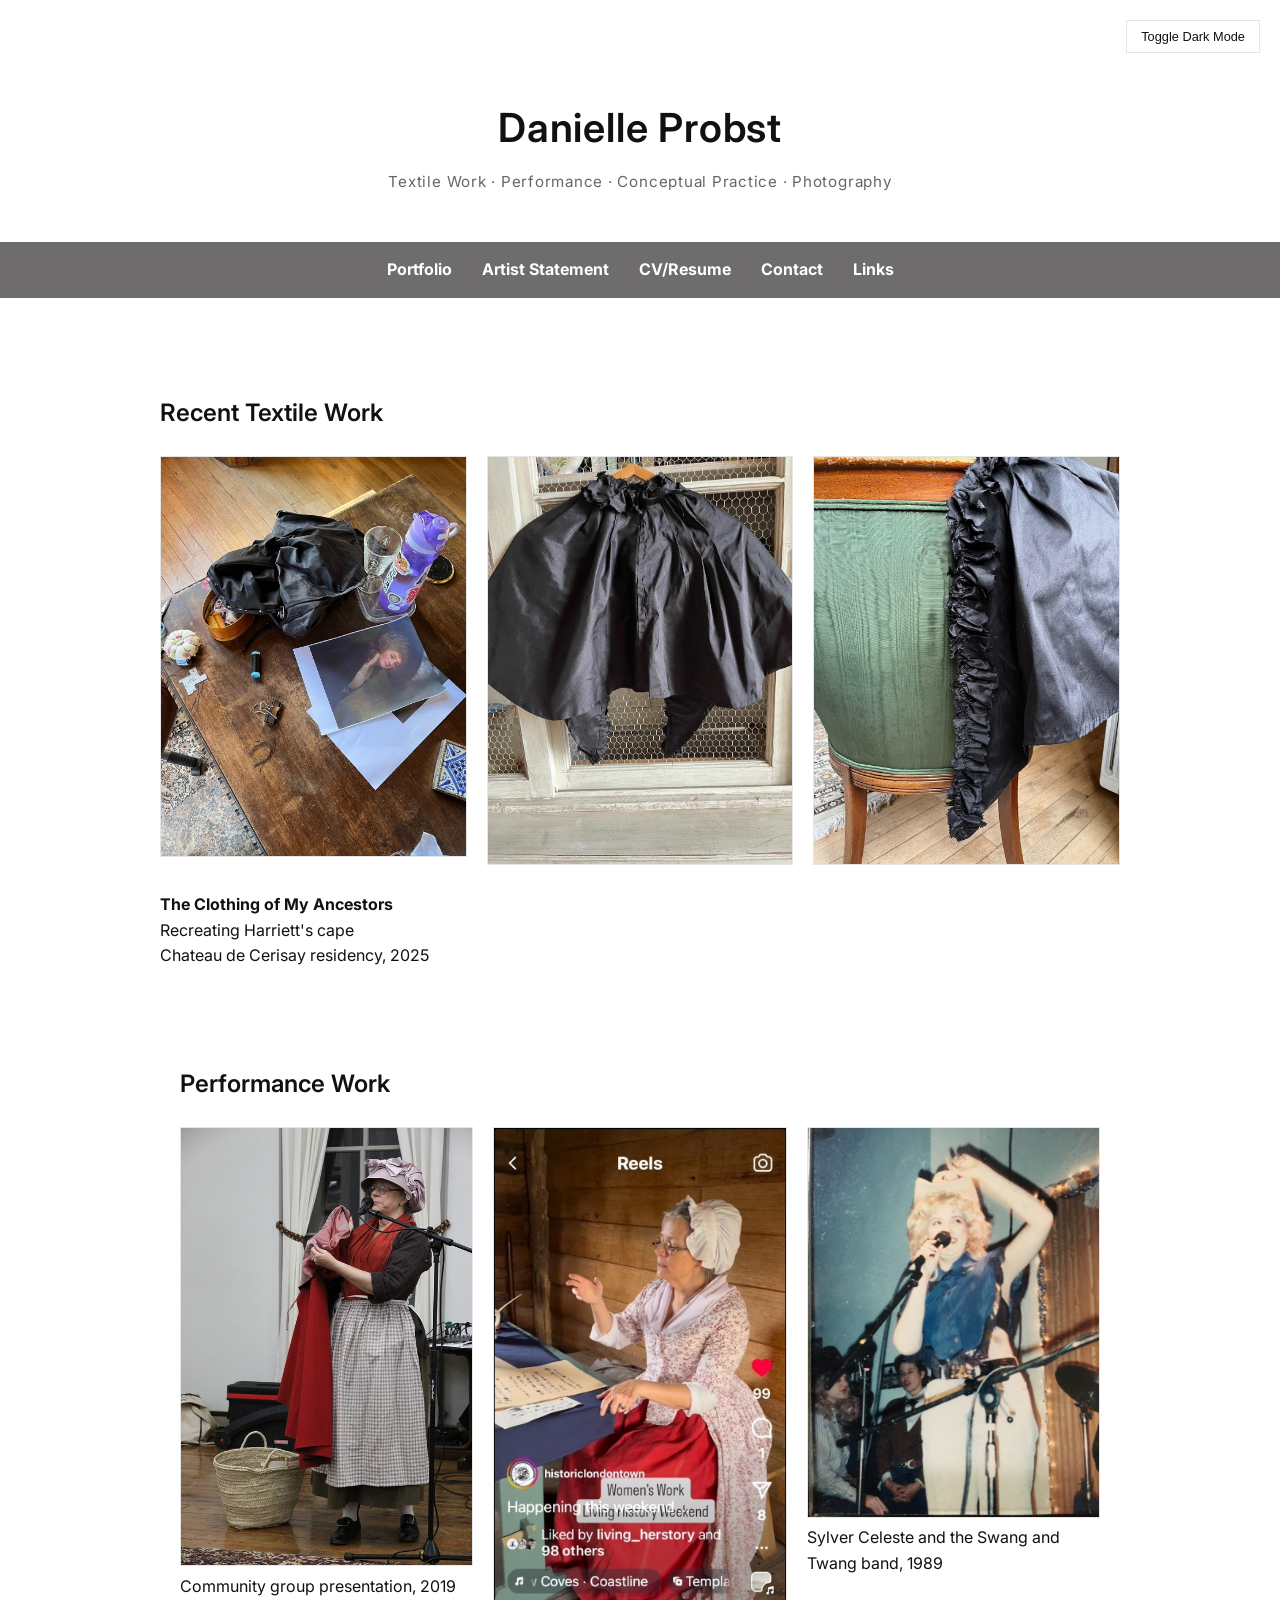
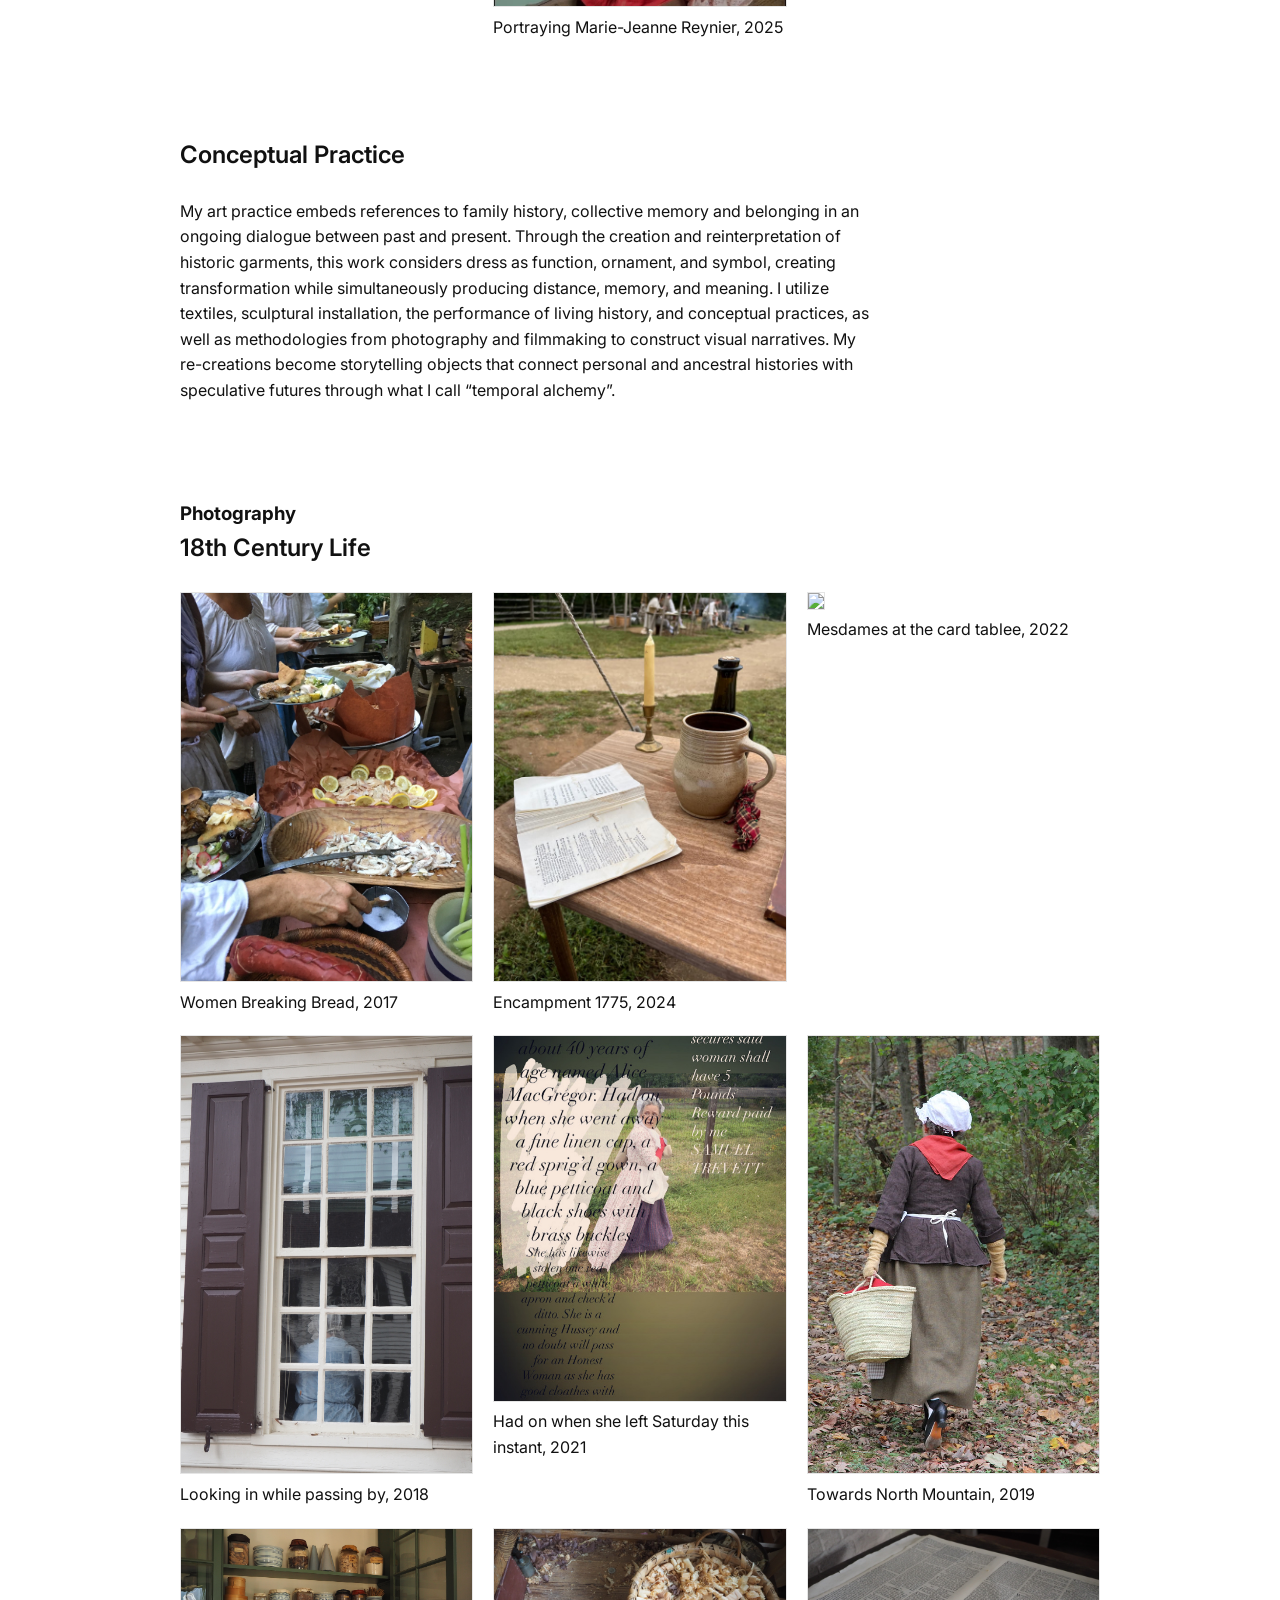
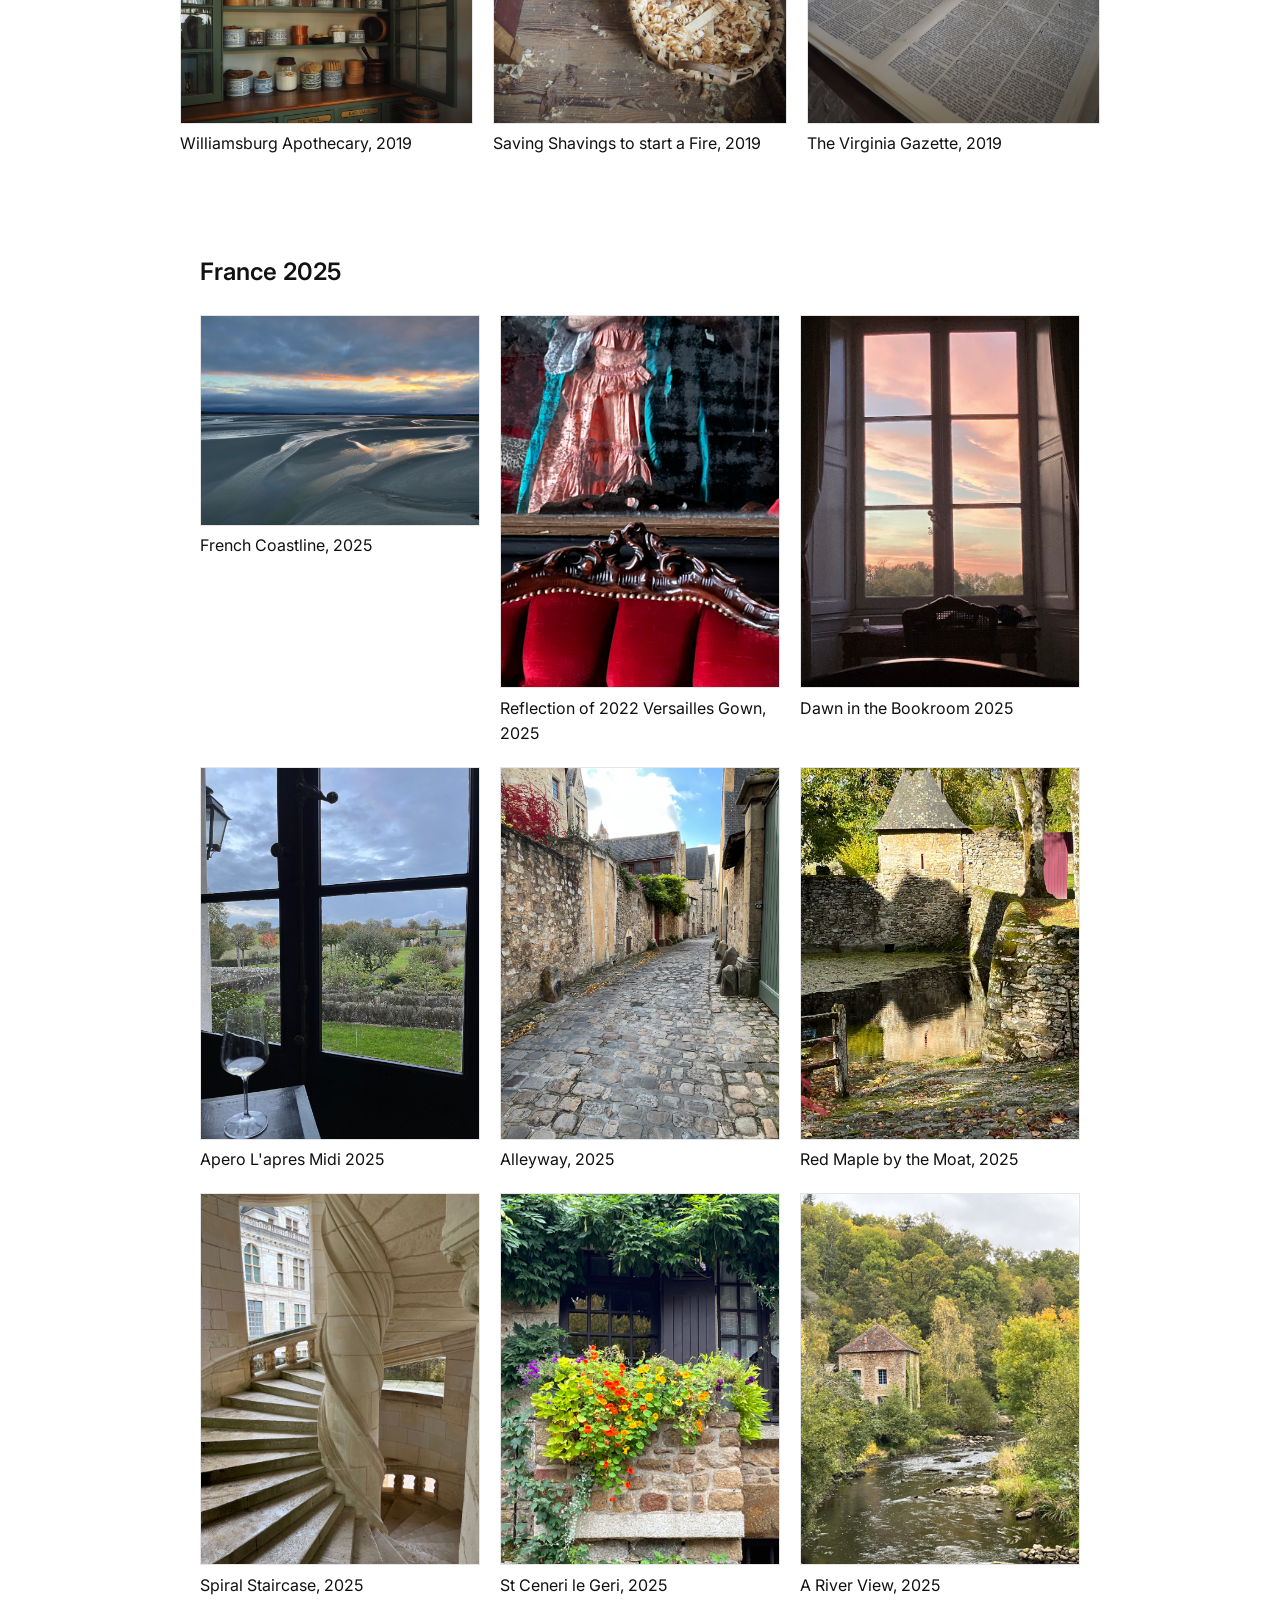
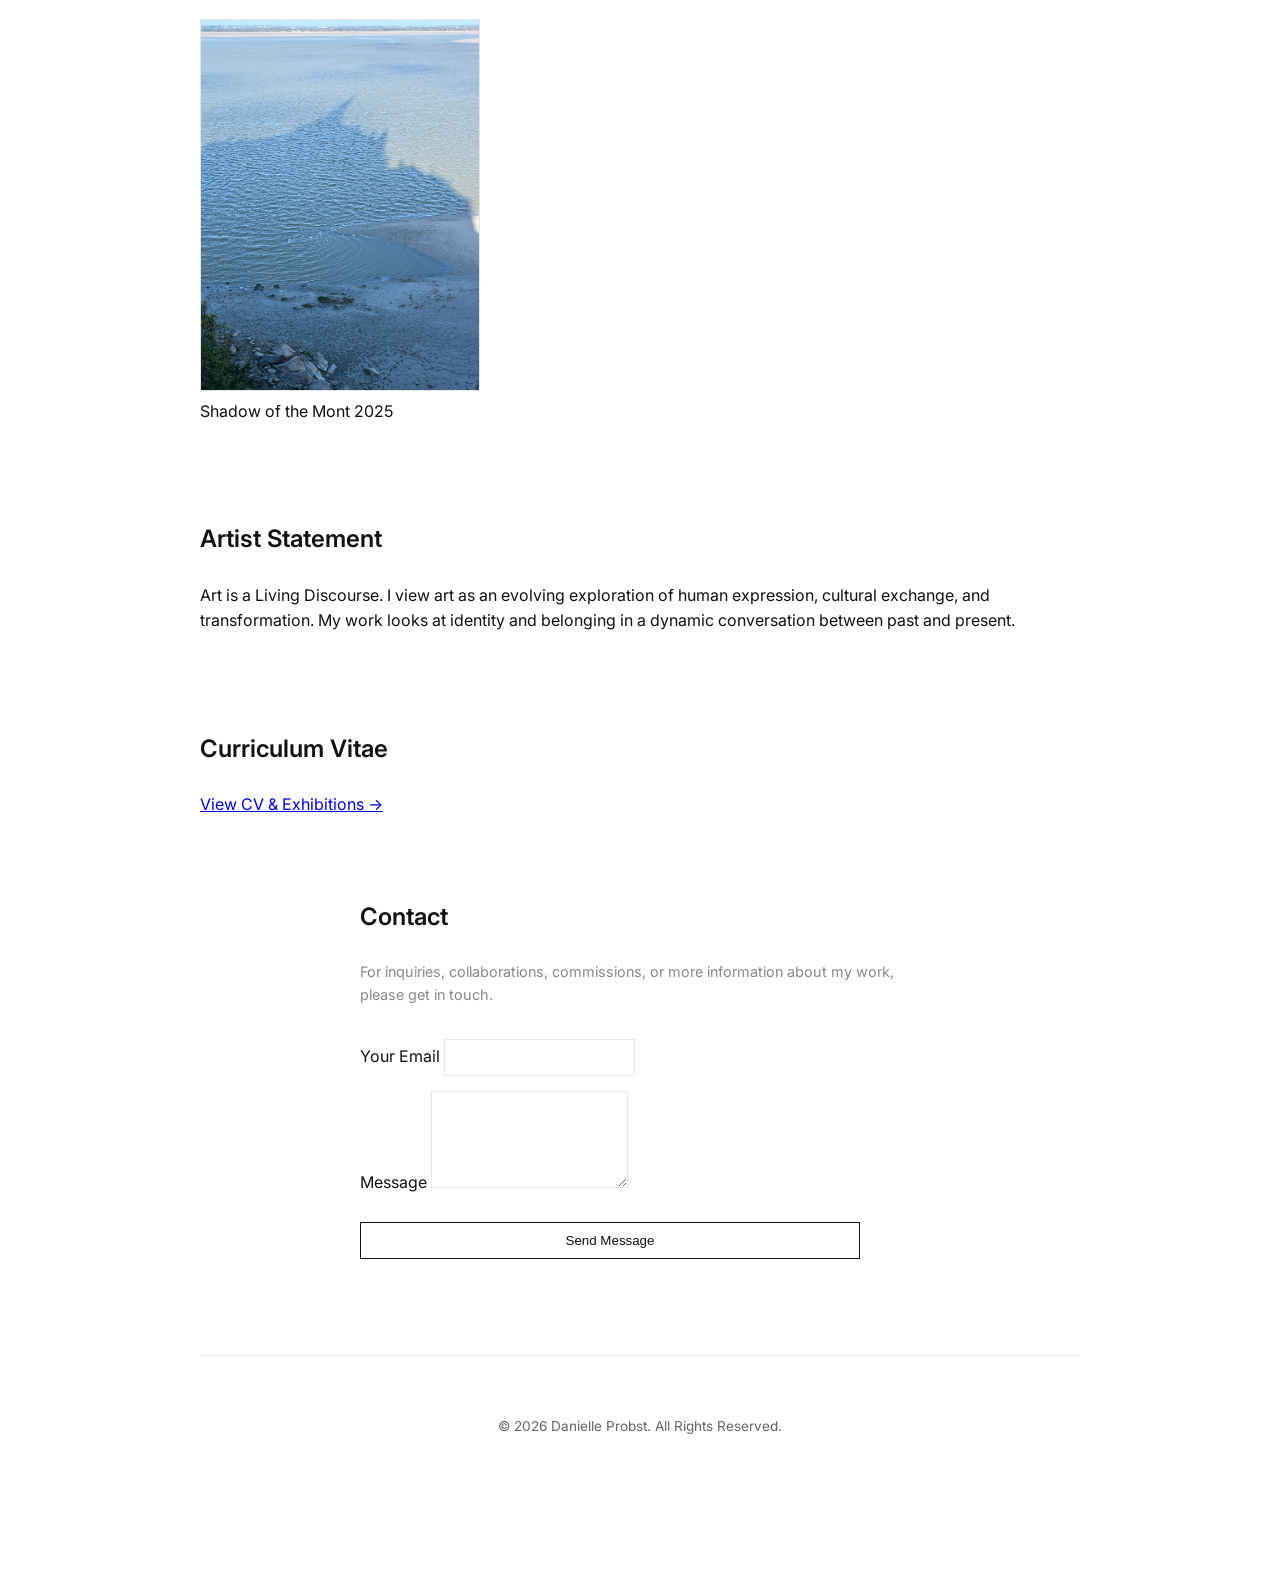
==== commit f93758f5: "Update image caption in index.html from VF to versailles" ====
--- a/index.html
+++ b/index.html
@@ -99,7 +99,7 @@
 
     <div>
       <img src="images/VF_hq_view.jpg" onclick="openLightbox(this.src)">
-      <p class="caption">Generals Quarters Valley Forge, 2025</p>
+      <p class="caption">Mesdames at the card tablee, 2022</p>
     </div>
    <div>
       <img src="images/Tavern_window.jpg" onclick="openLightbox(this.src)">
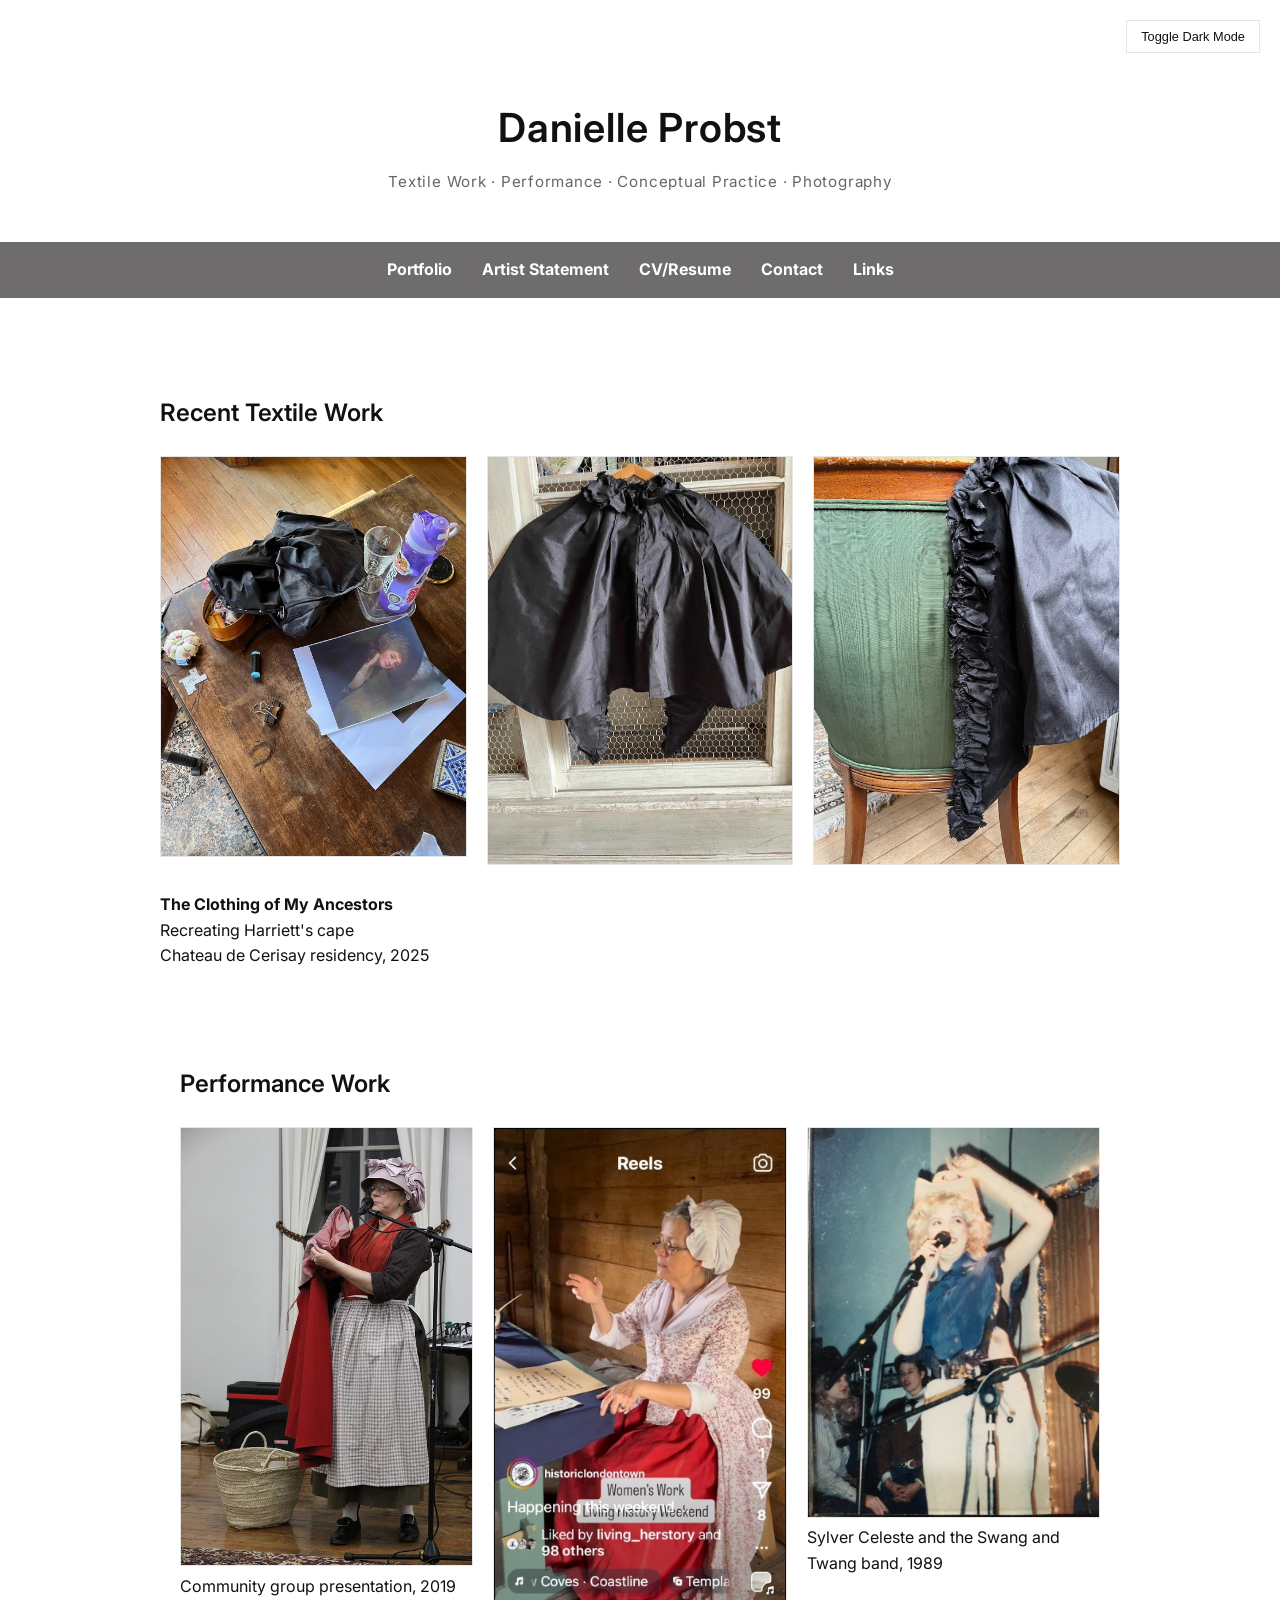
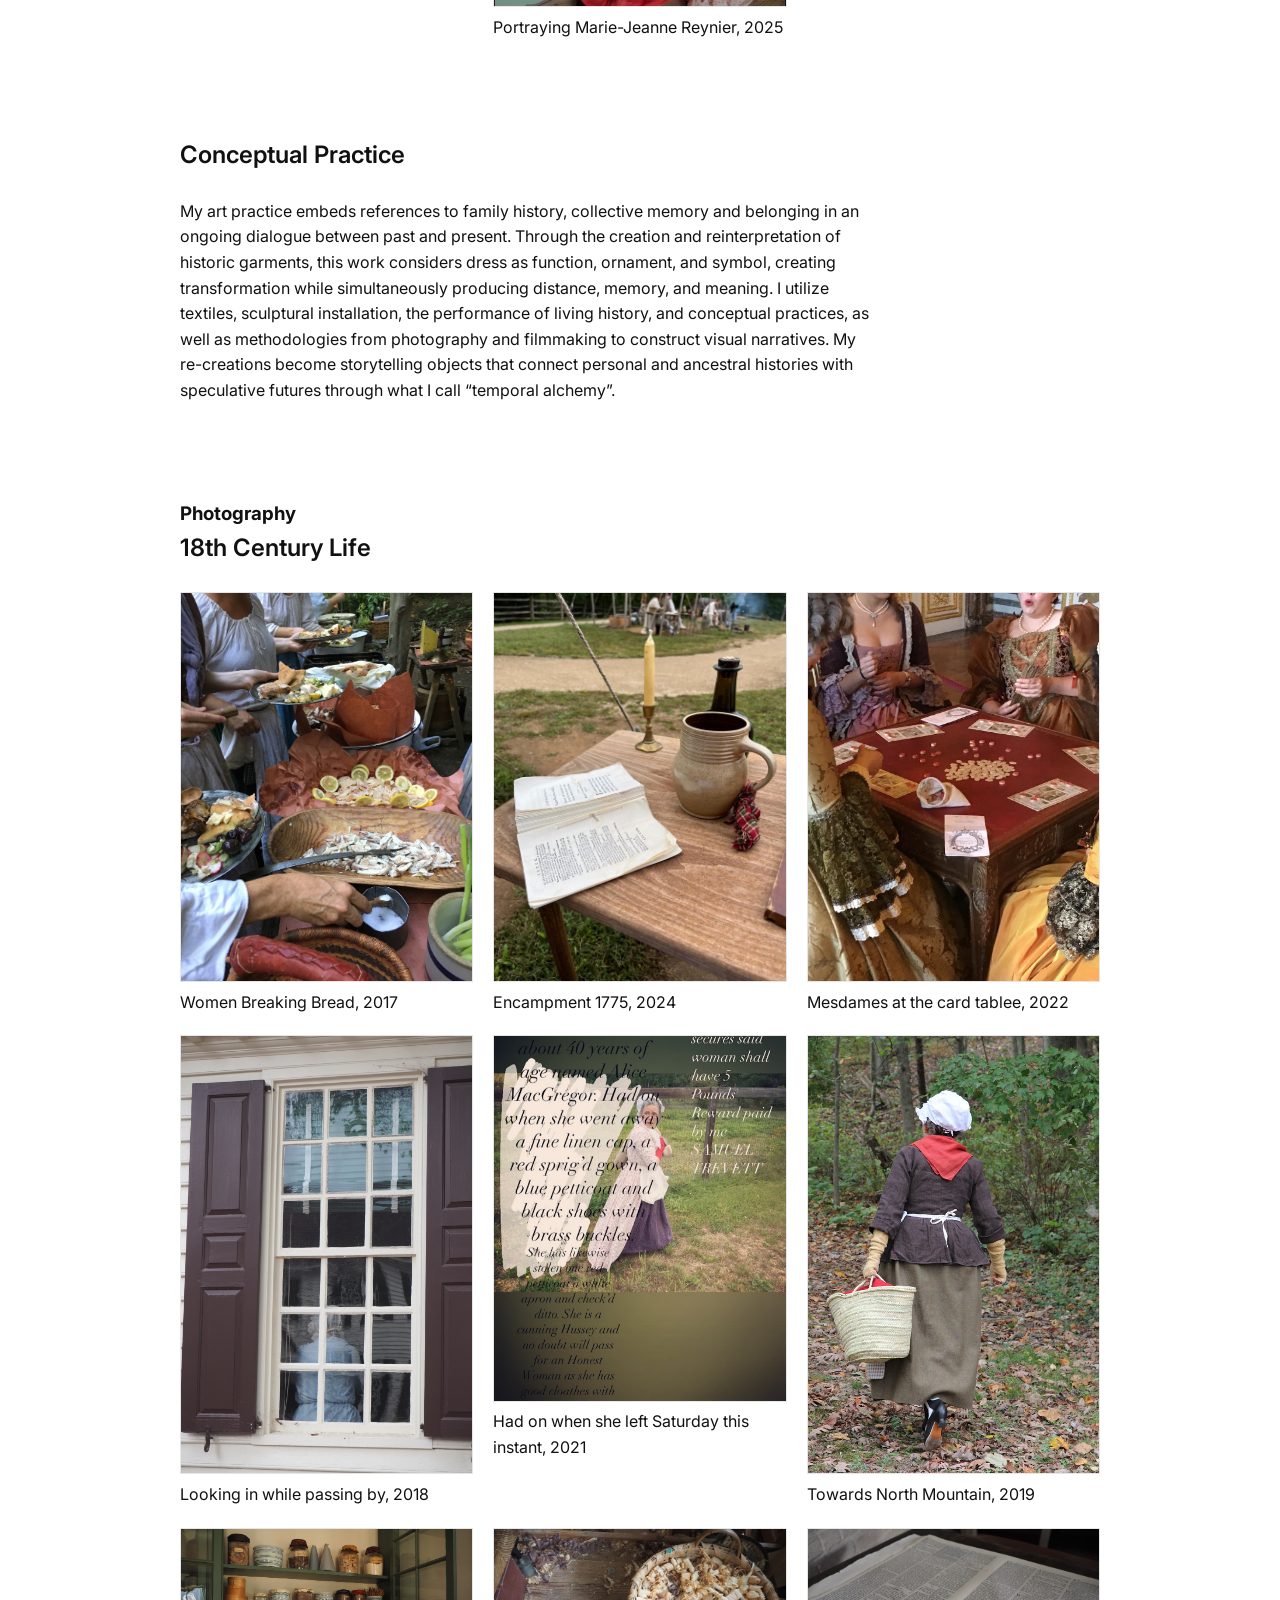
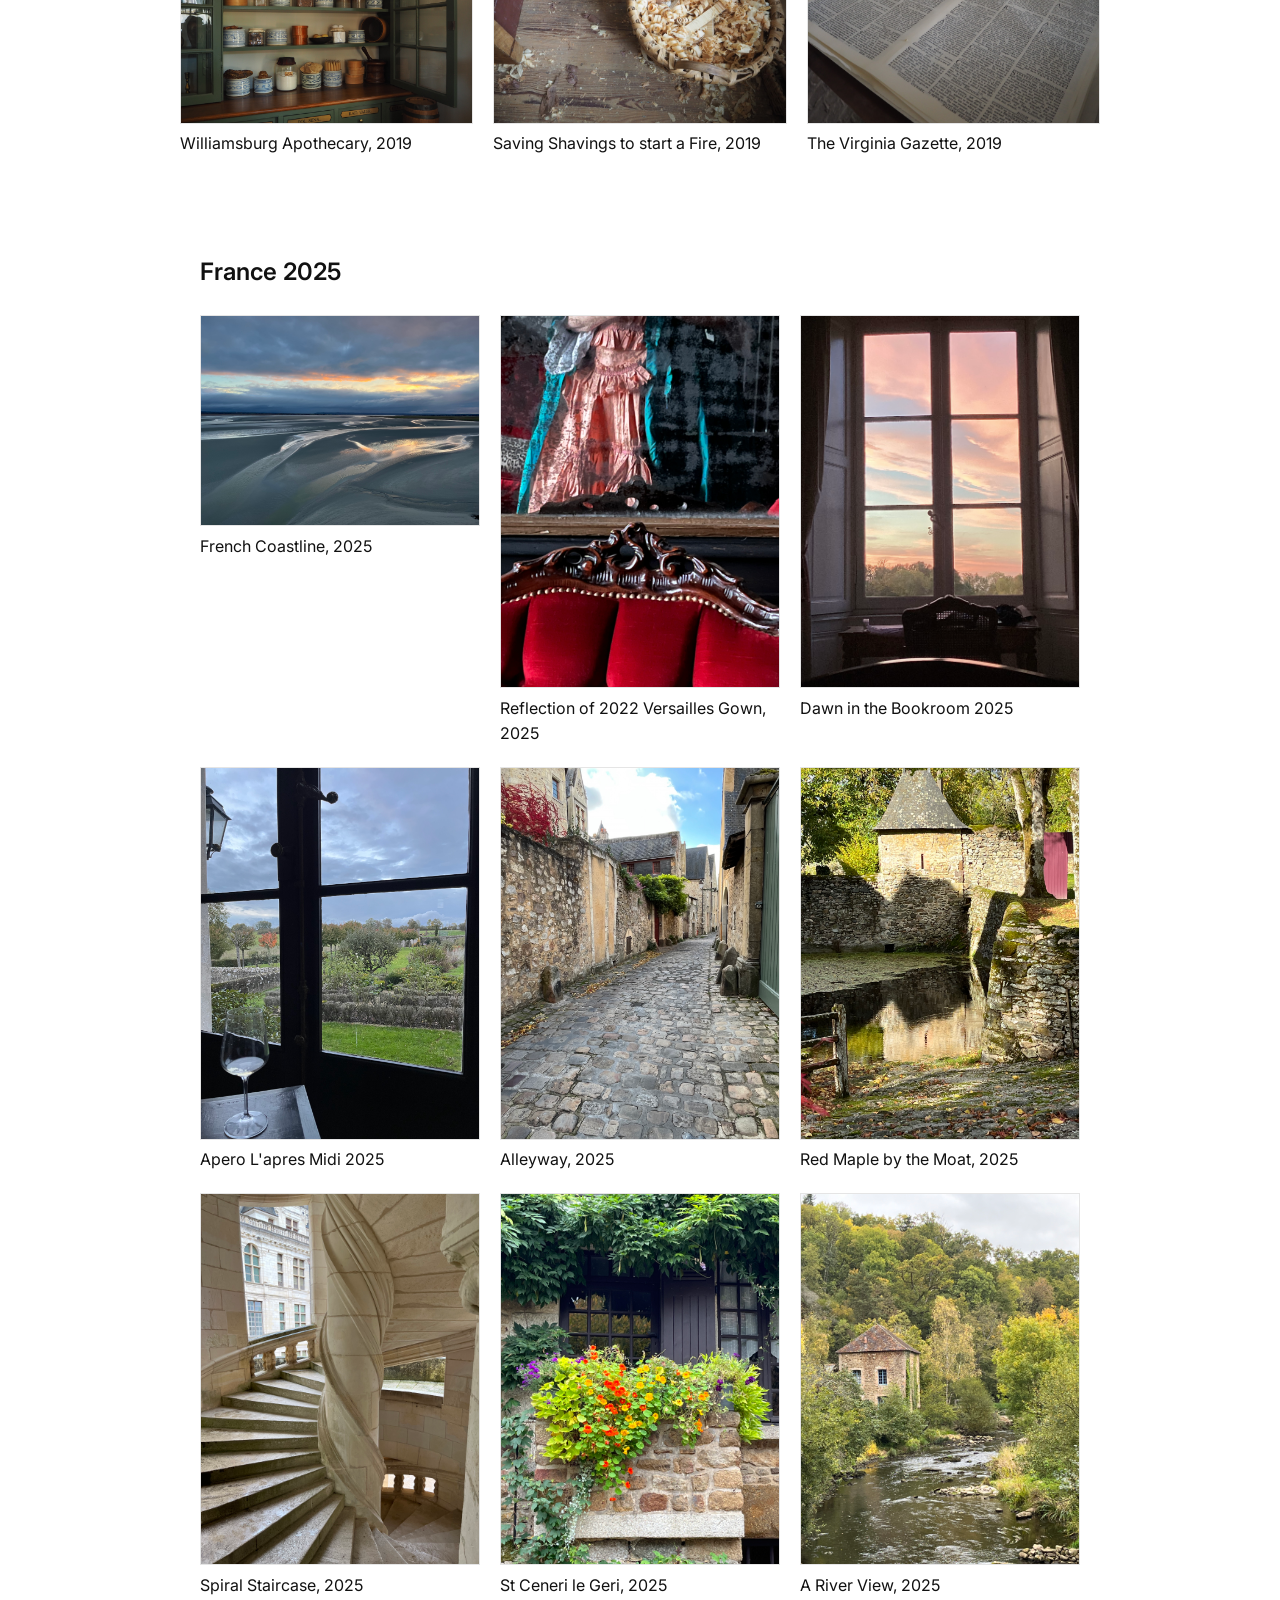
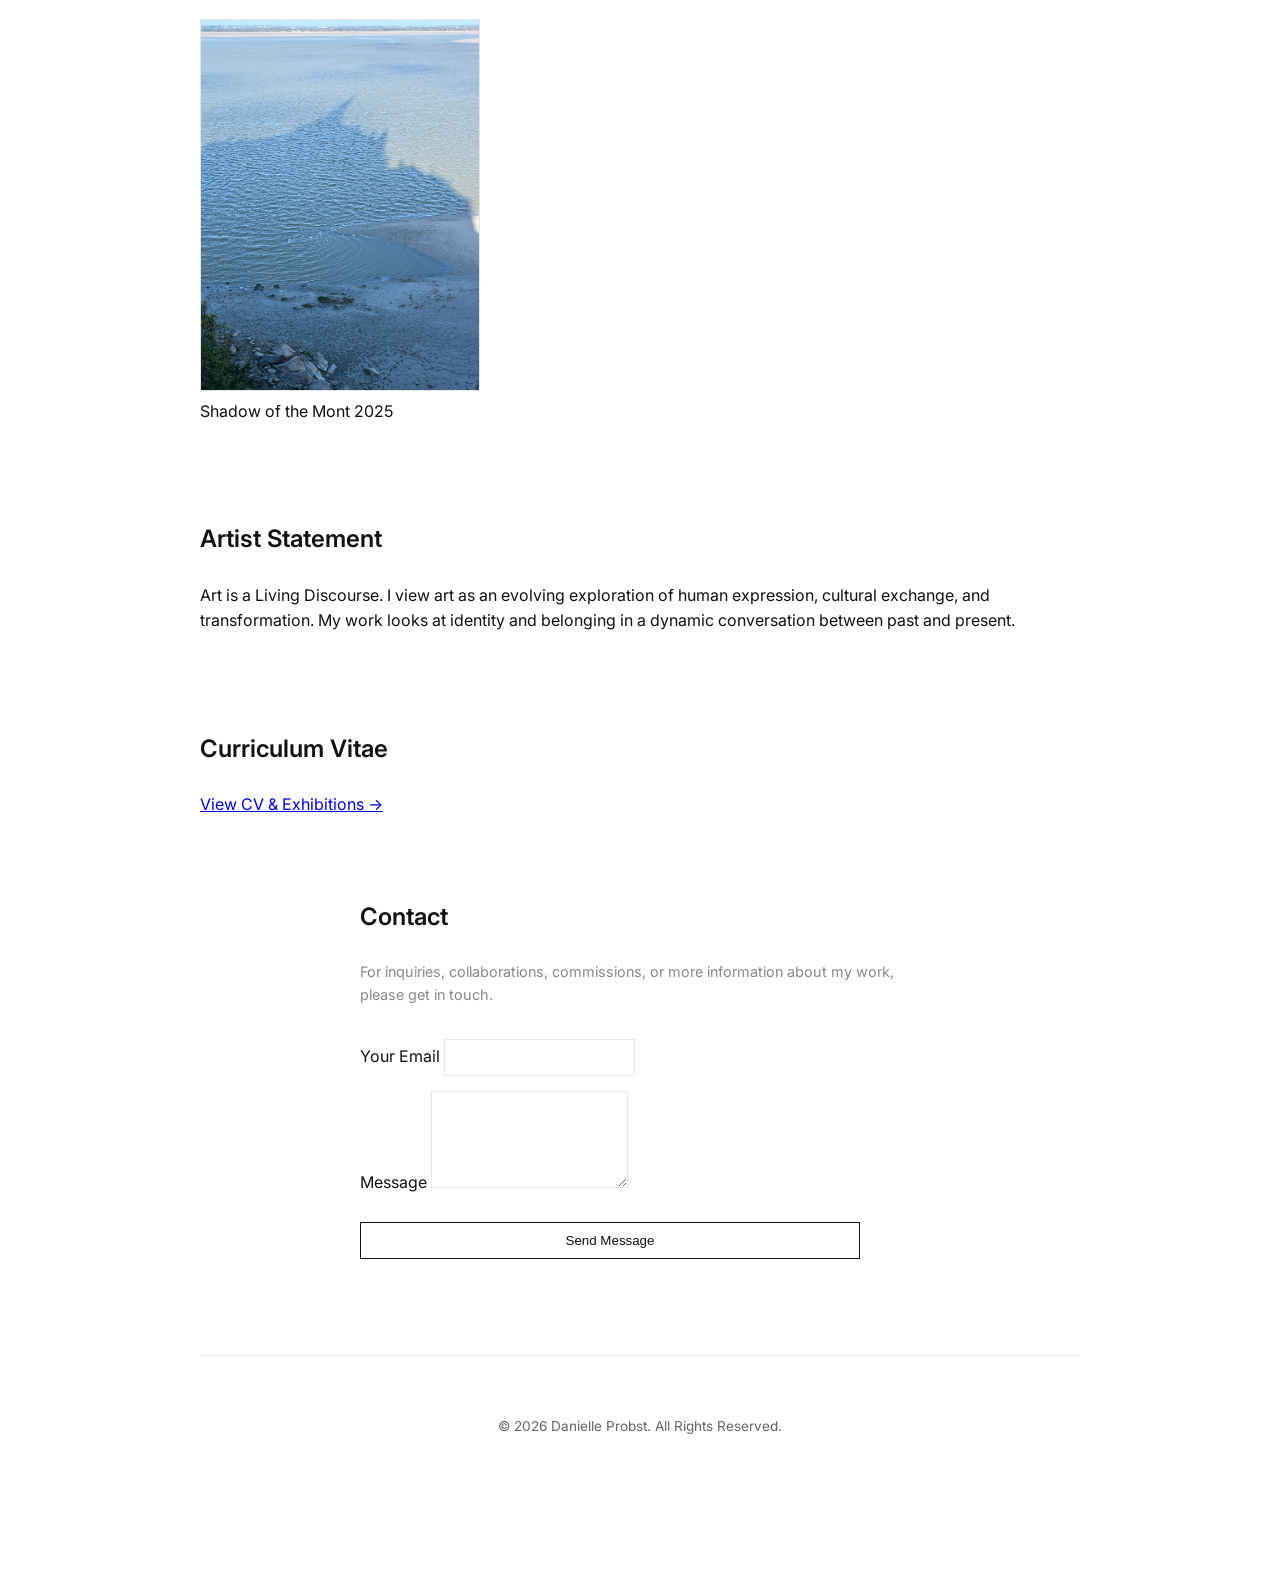
==== commit 25b658da: "Replace image source in index.html Added gamblers image" ====
--- a/index.html
+++ b/index.html
@@ -98,7 +98,7 @@
     </div>
 
     <div>
-      <img src="images/VF_hq_view.jpg" onclick="openLightbox(this.src)">
+      <img src="images/fetes_gamblers_2022.jpg" onclick="openLightbox(this.src)">
       <p class="caption">Mesdames at the card tablee, 2022</p>
     </div>
    <div>
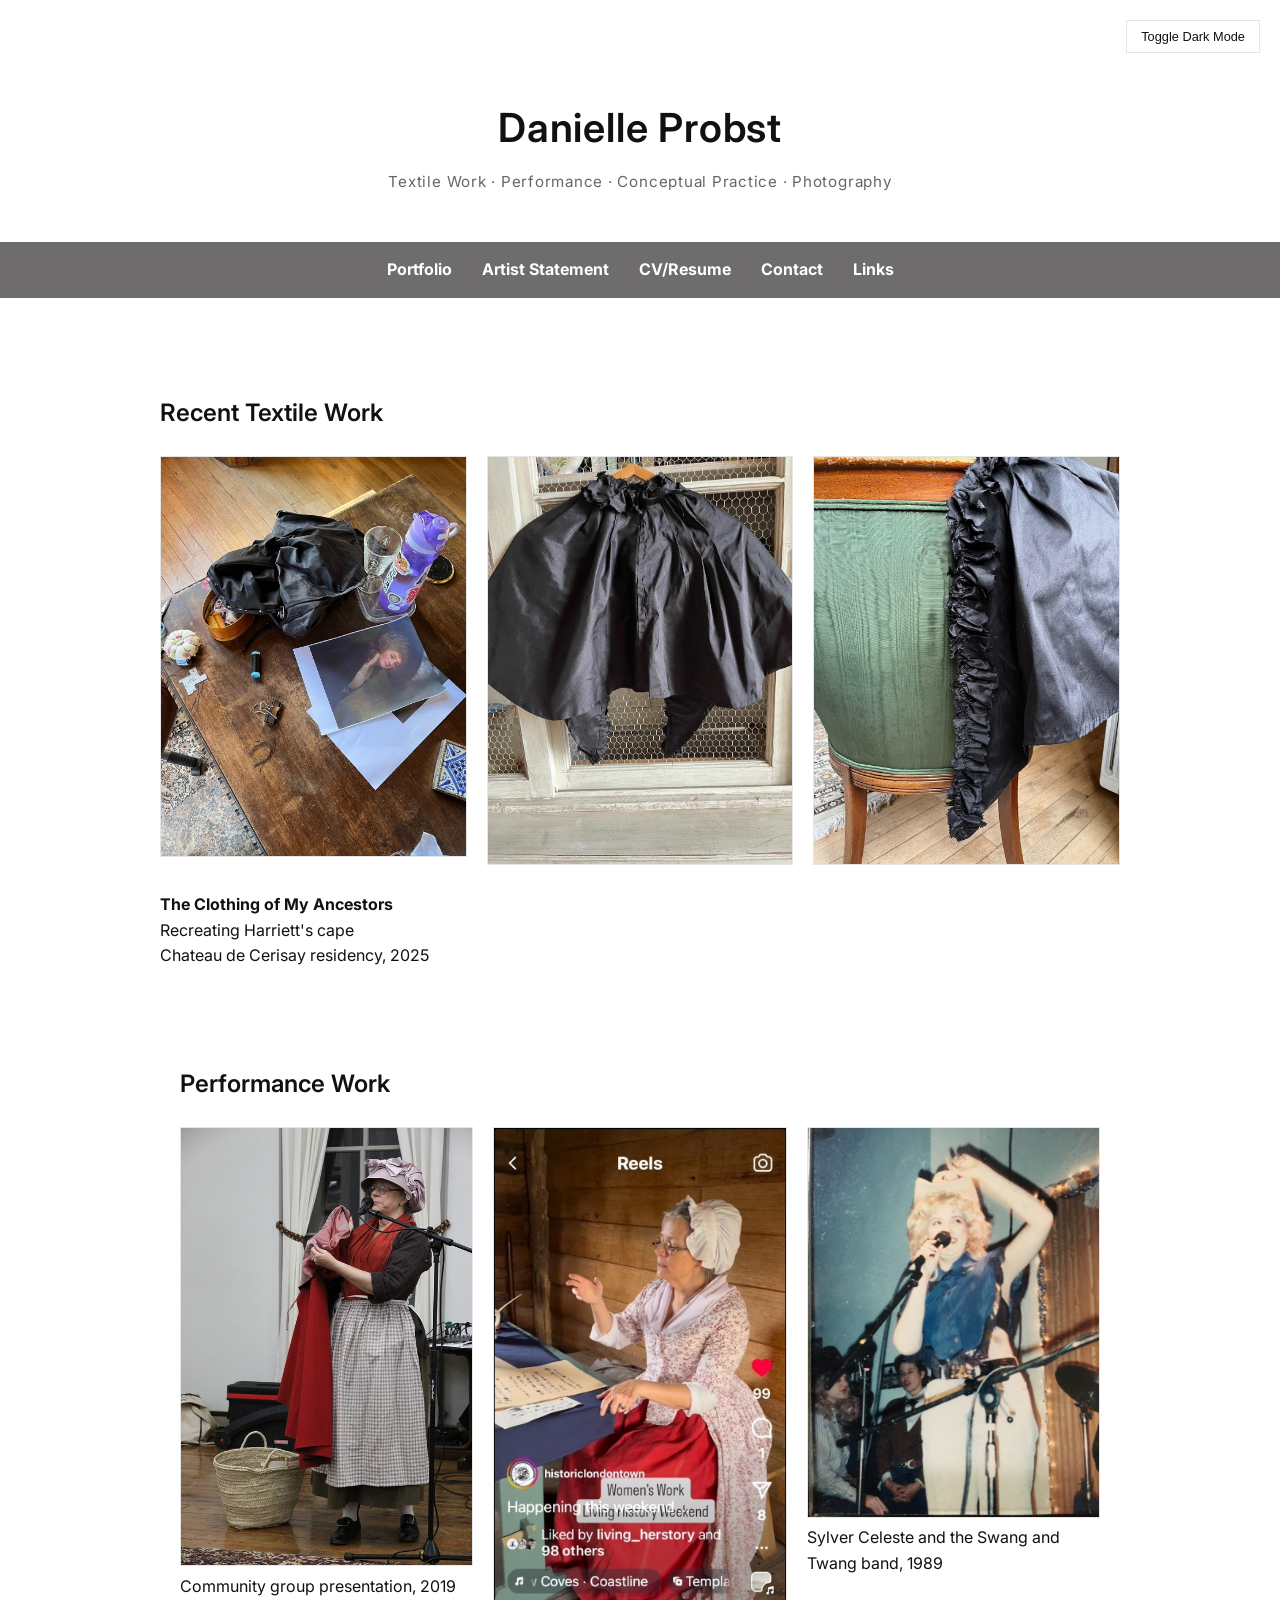
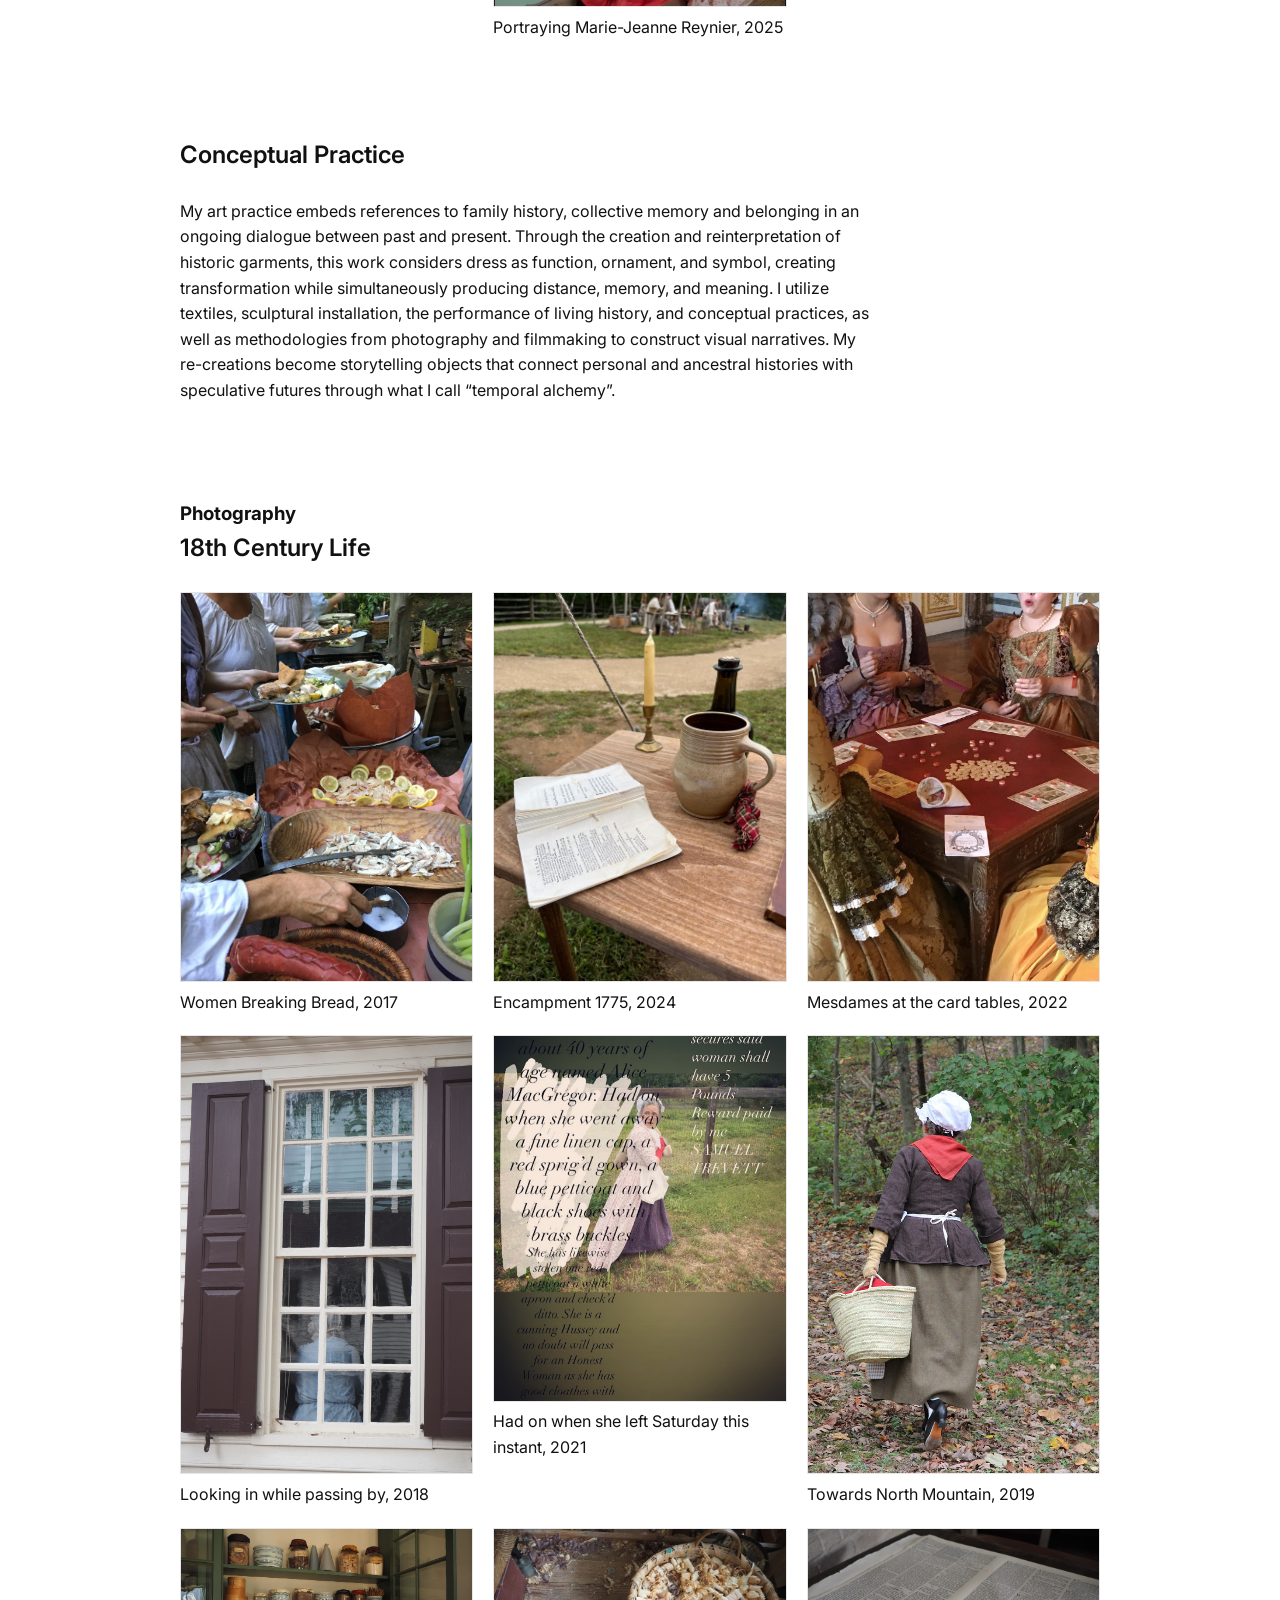
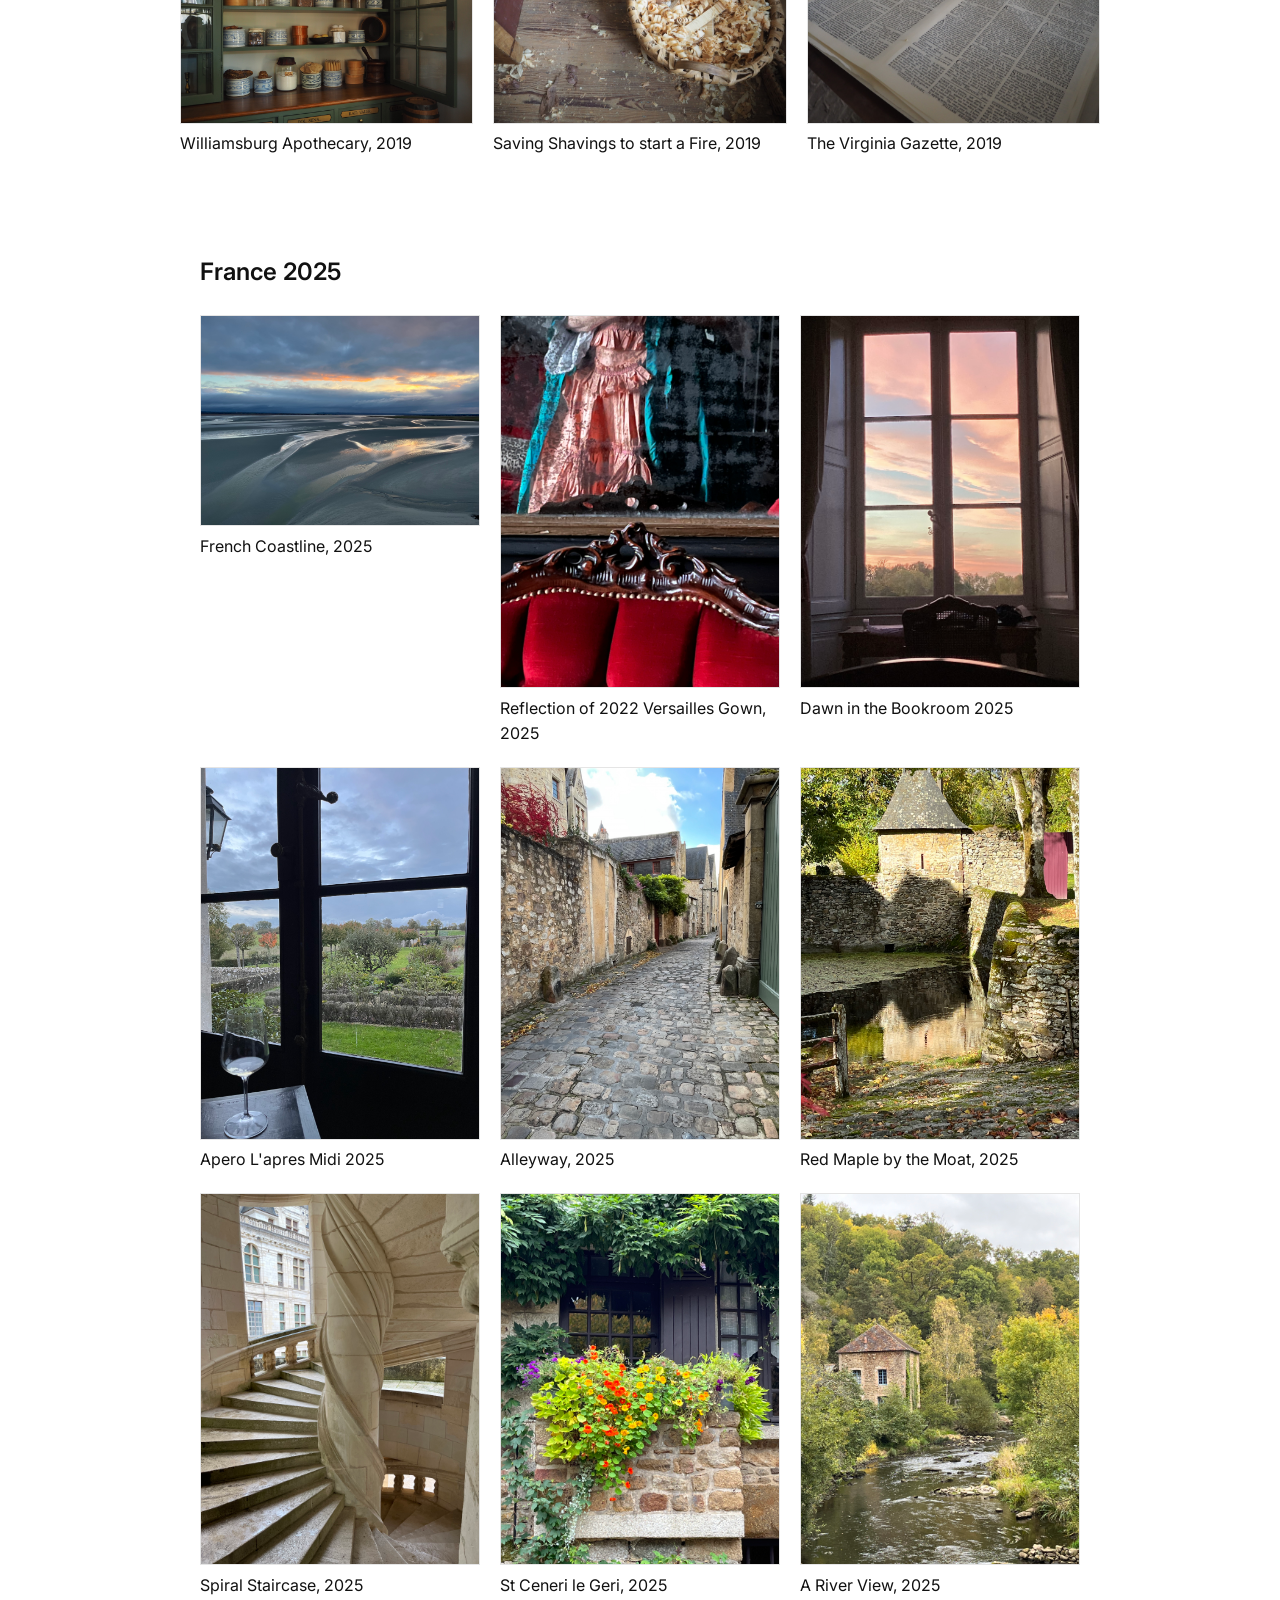
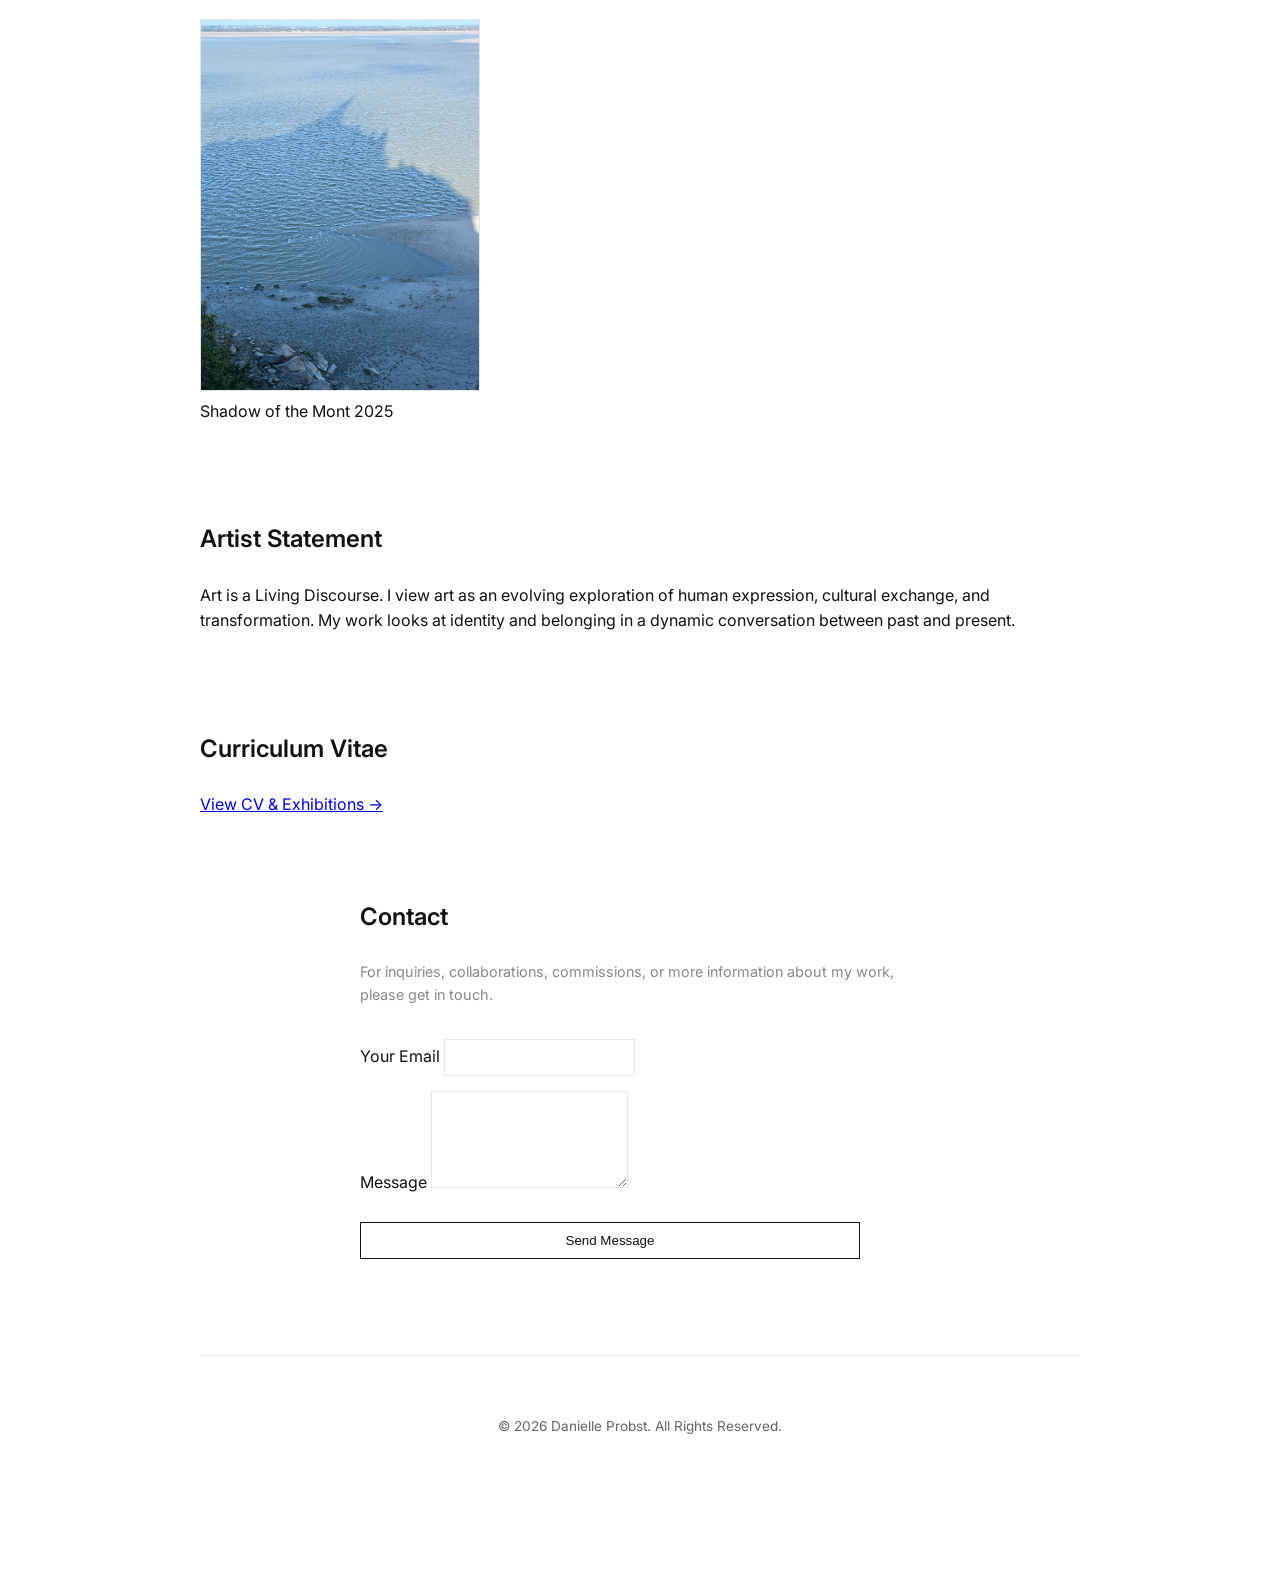
==== commit d51ff75a: "Fix typo in caption for image" ====
--- a/index.html
+++ b/index.html
@@ -99,7 +99,7 @@
 
     <div>
       <img src="images/fetes_gamblers_2022.jpg" onclick="openLightbox(this.src)">
-      <p class="caption">Mesdames at the card tablee, 2022</p>
+      <p class="caption">Mesdames at the card tables, 2022</p>
     </div>
    <div>
       <img src="images/Tavern_window.jpg" onclick="openLightbox(this.src)">
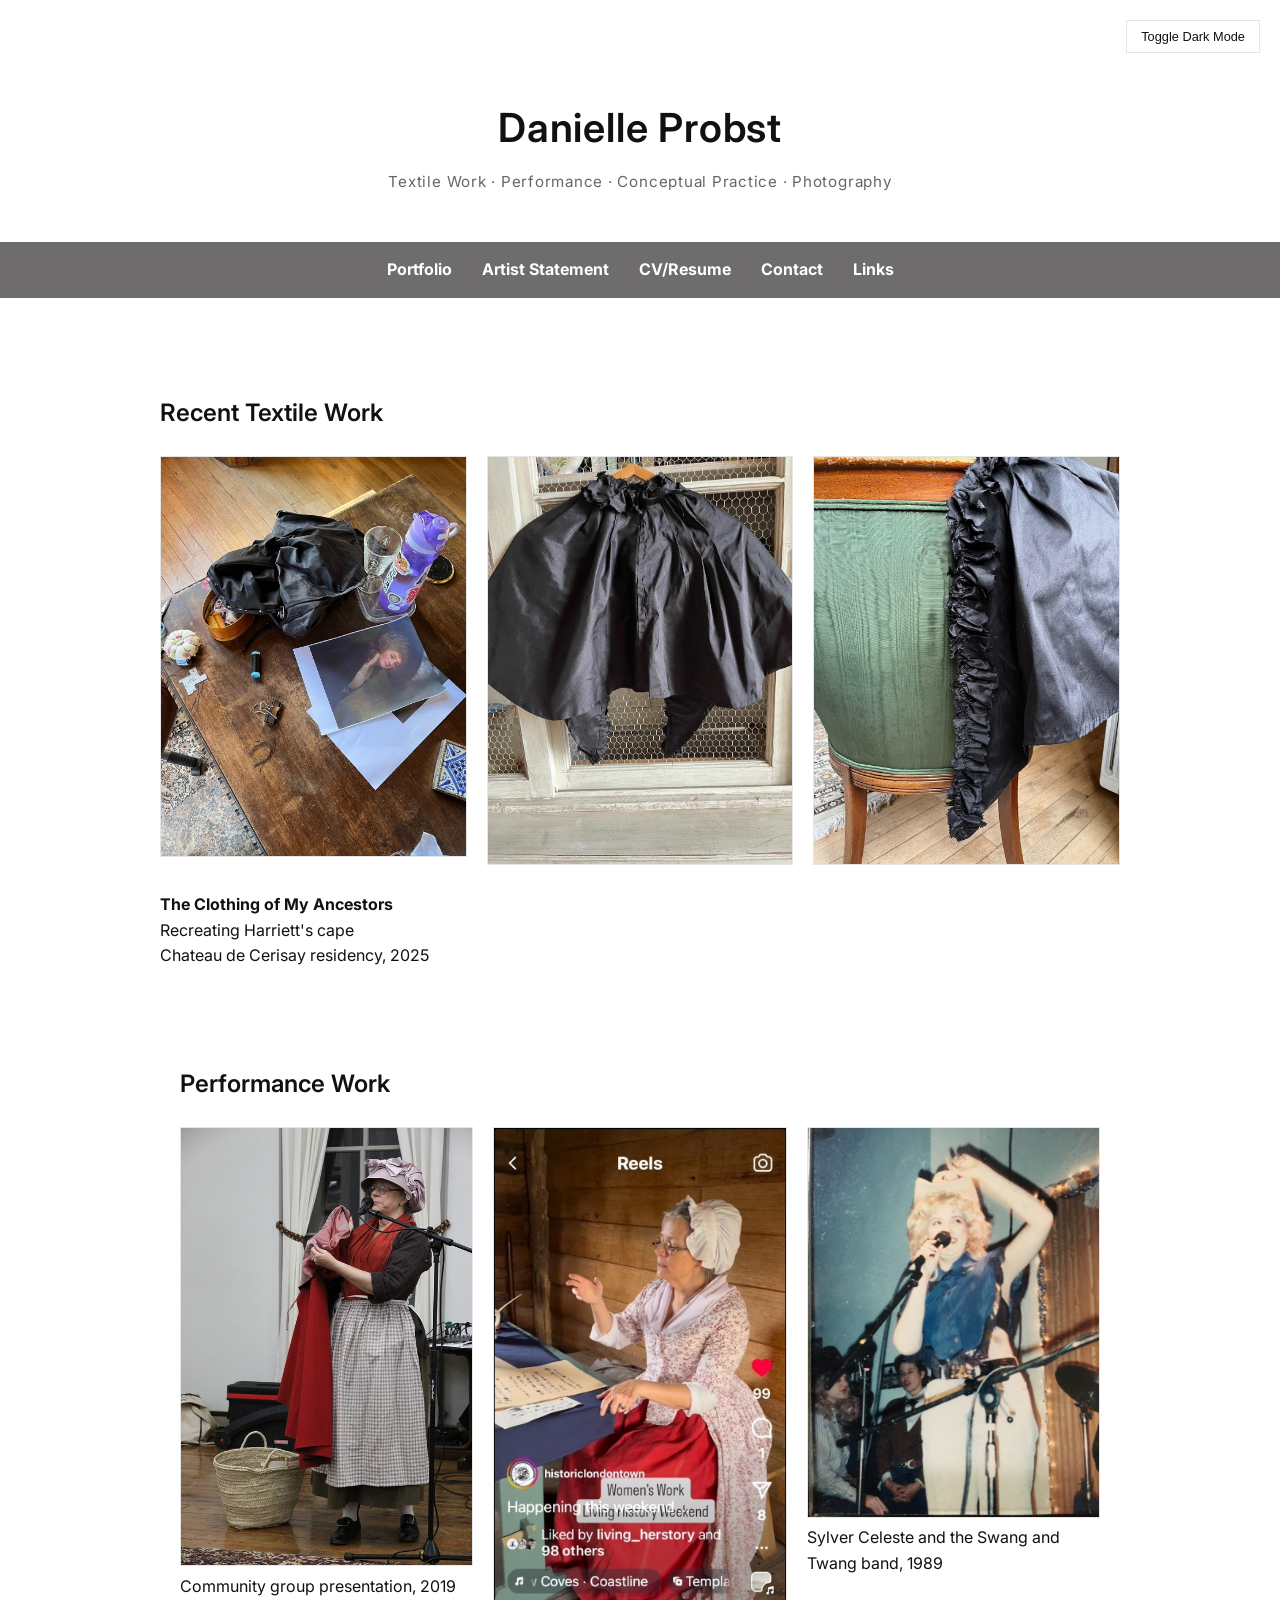
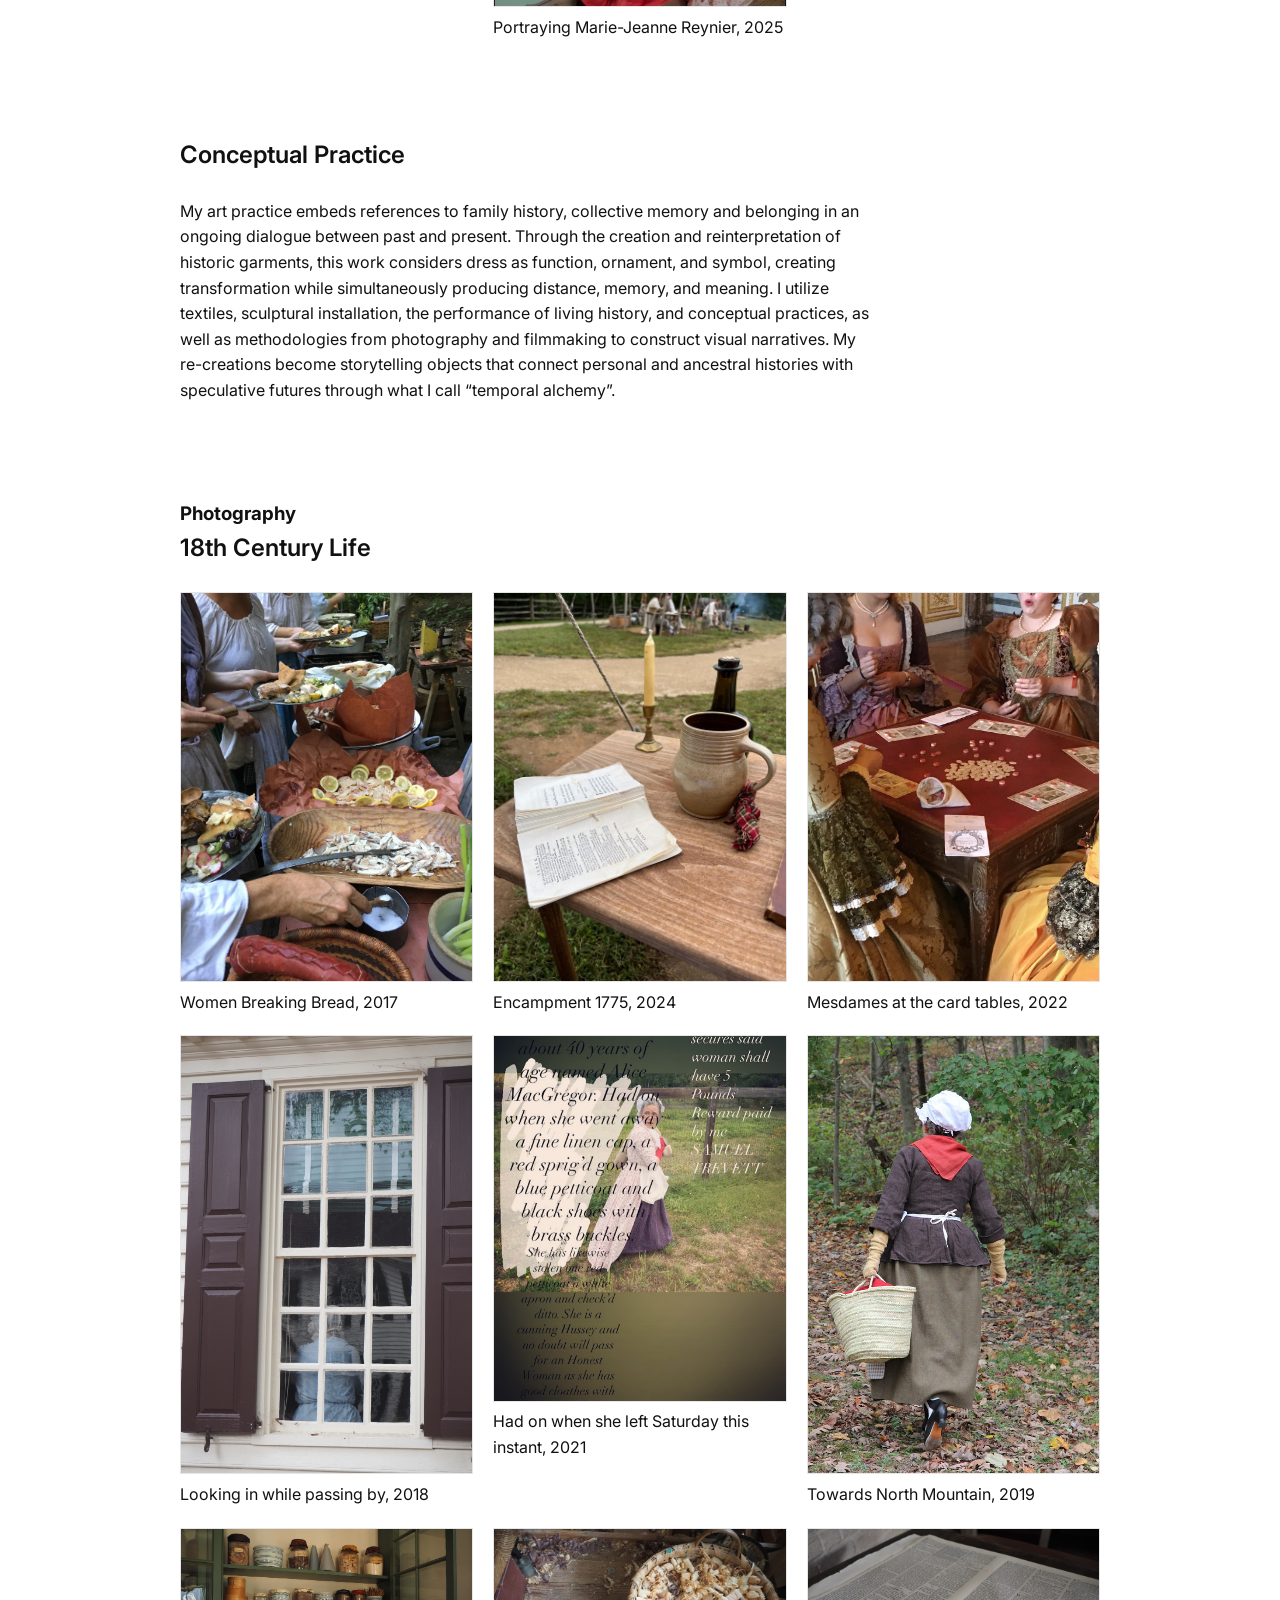
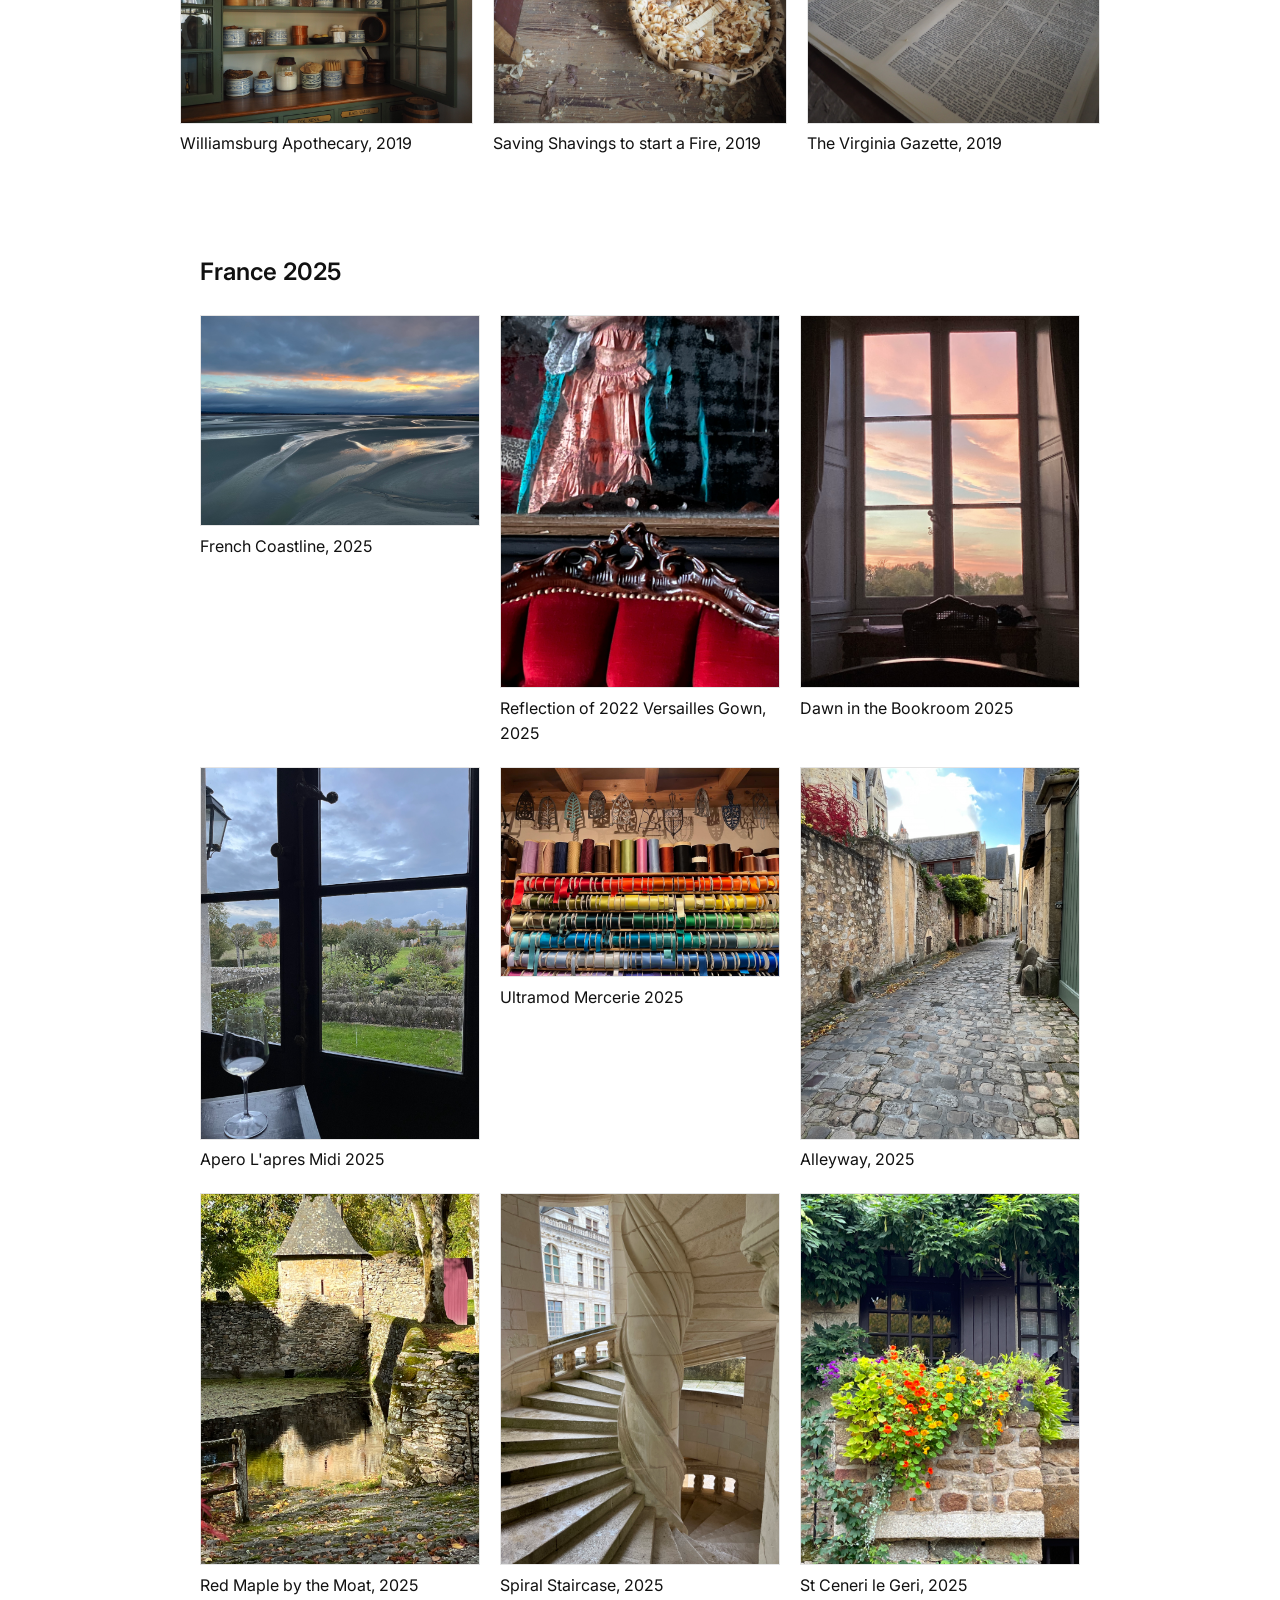
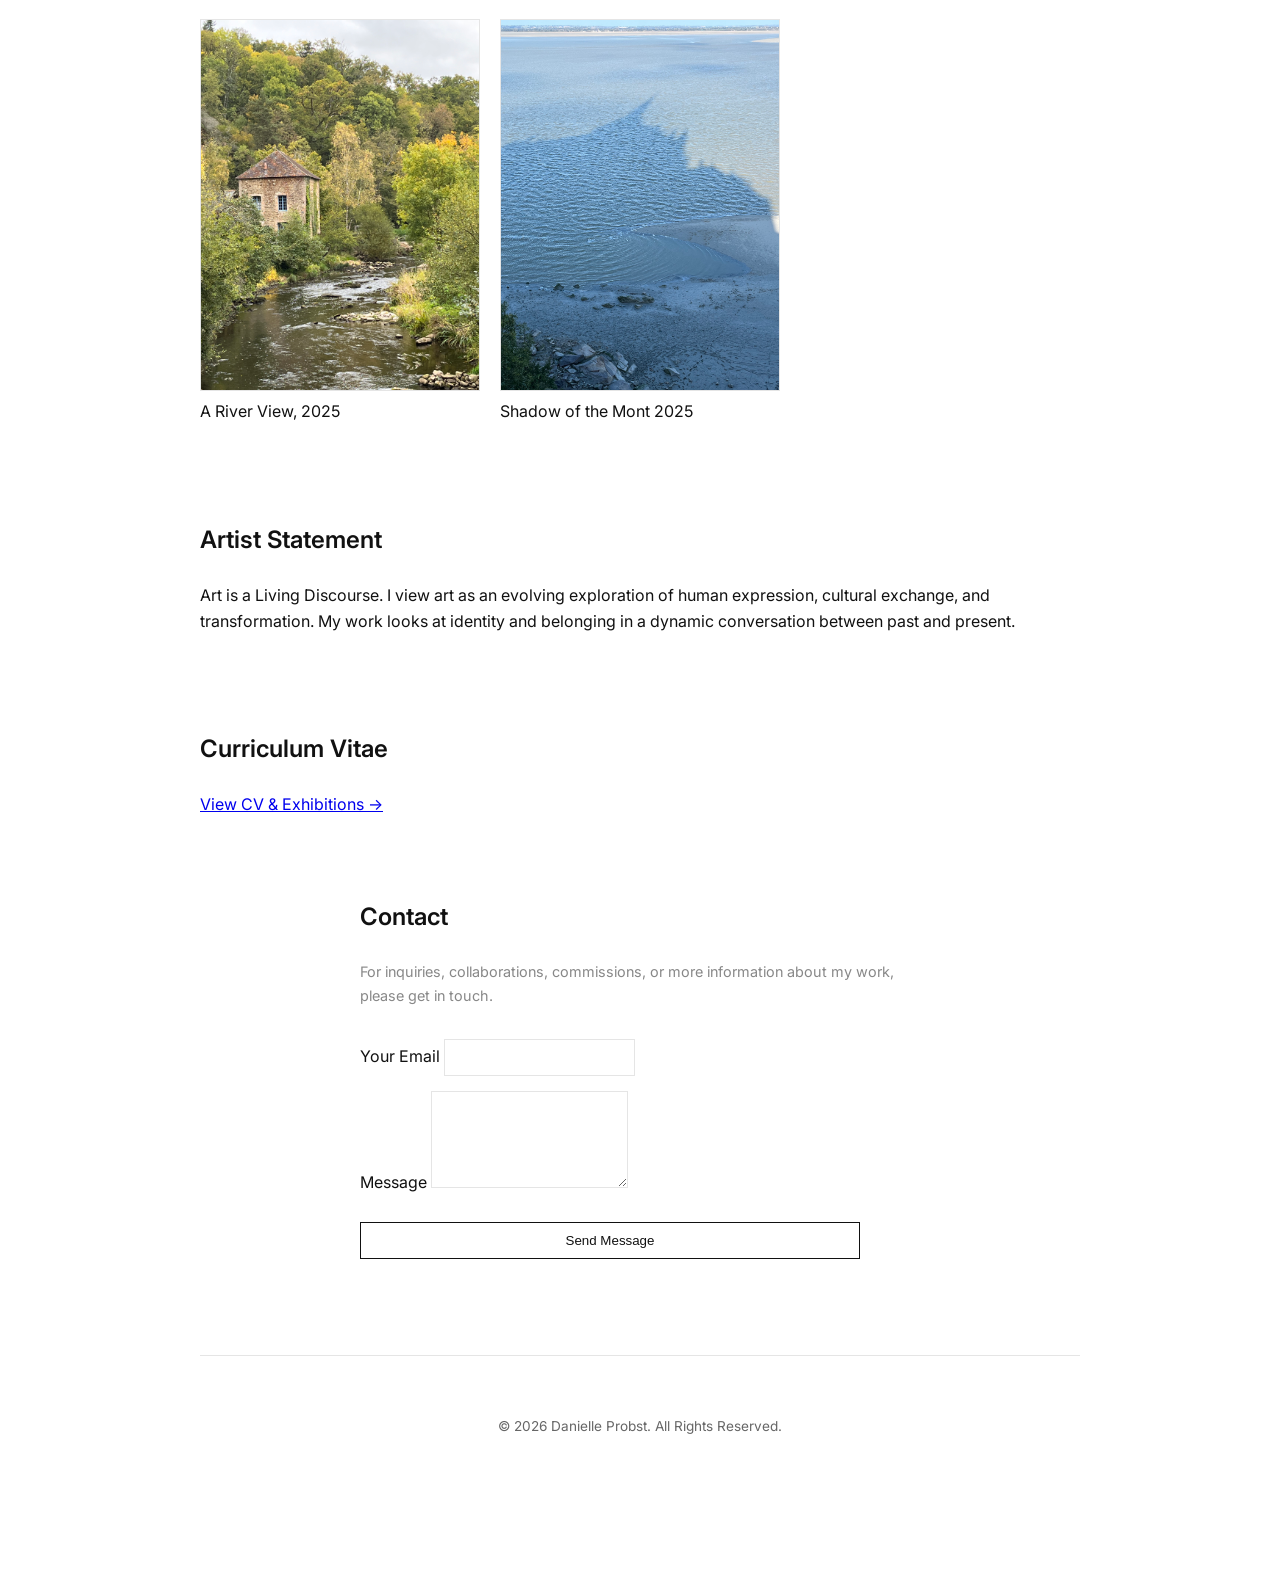
==== commit c0b72b32: "Add image and caption for Ultramod Mercerie 2025" ====
--- a/index.html
+++ b/index.html
@@ -153,6 +153,10 @@
     </div>
 
     <div>
+      <img src="images/rainbow_ribbons.jpg" onclick="openLightbox(this.src)">
+       <p class="caption">Ultramod Mercerie 2025</p>
+    </div>
+    <div>
       <img src="images/Alleyway_LeMans.jpg" onclick="openLightbox(this.src)">
       <p class="caption">Alleyway, 2025</p>
     </div>
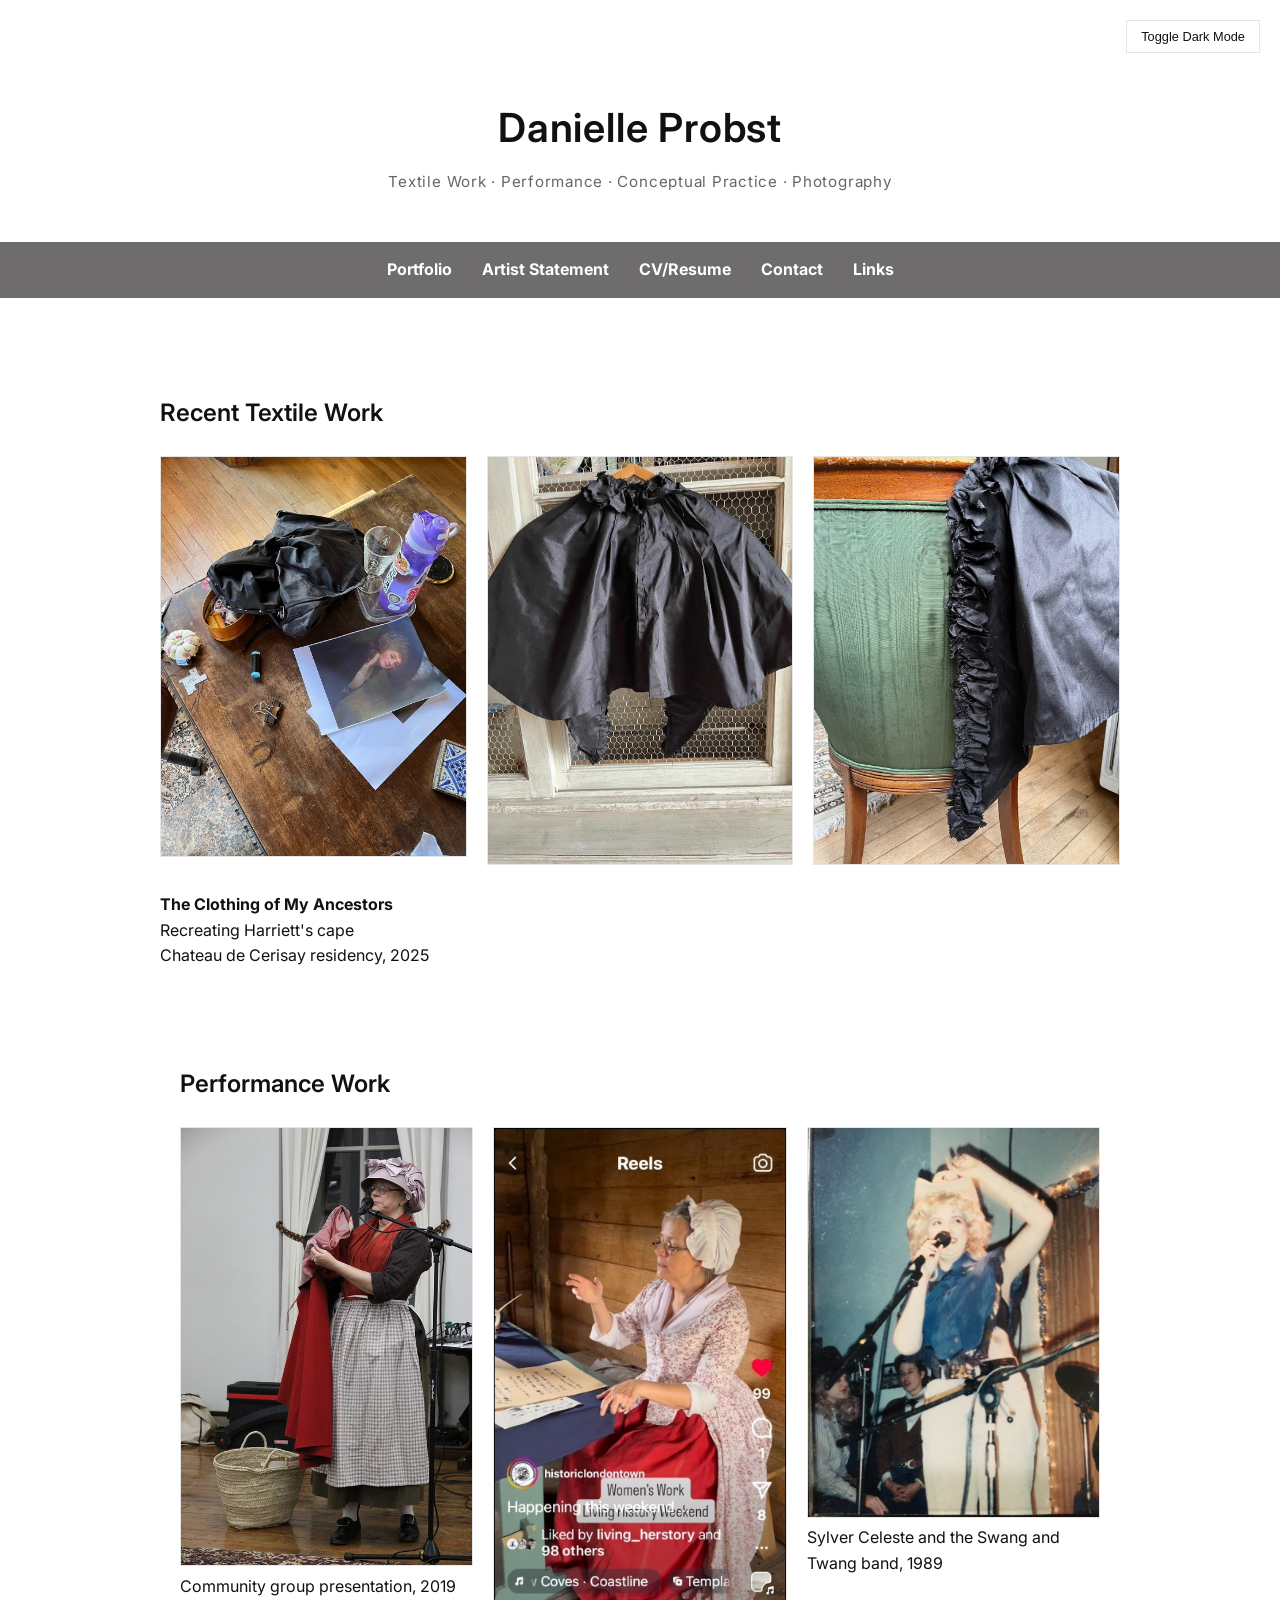
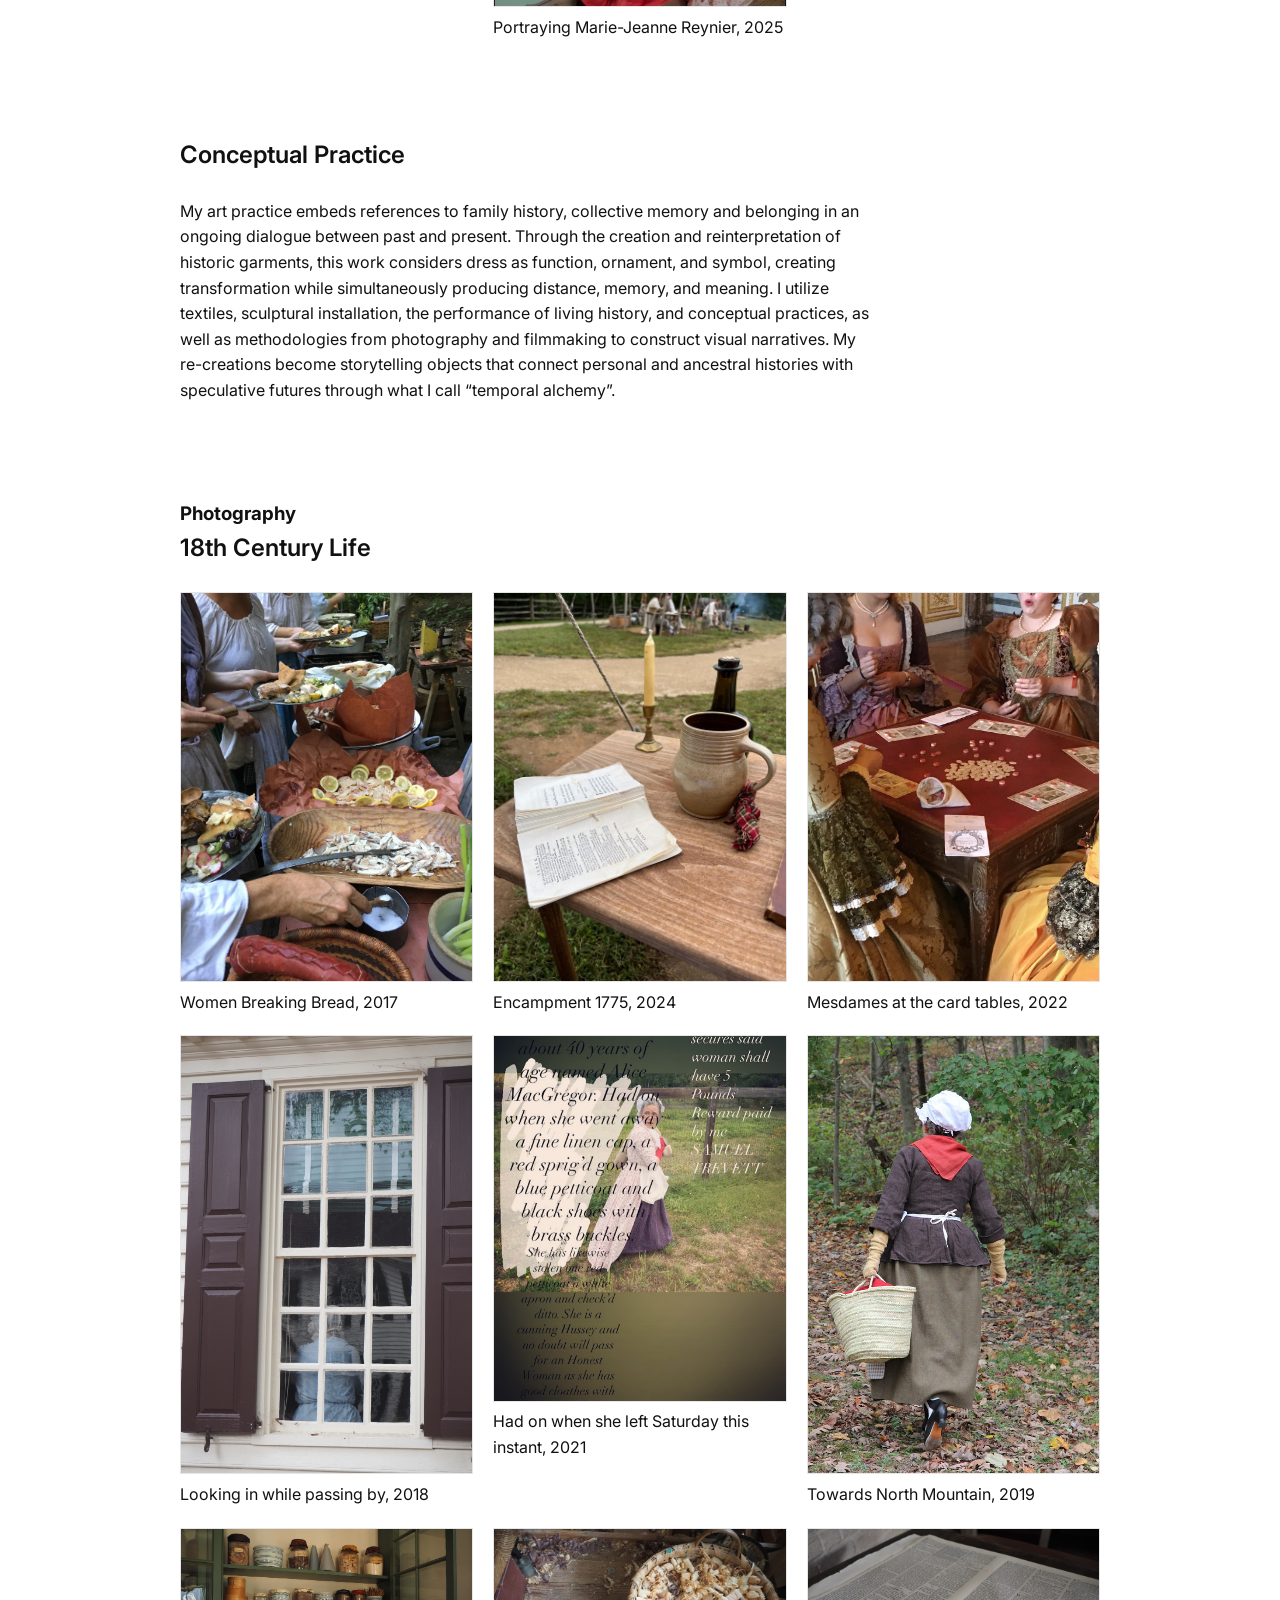
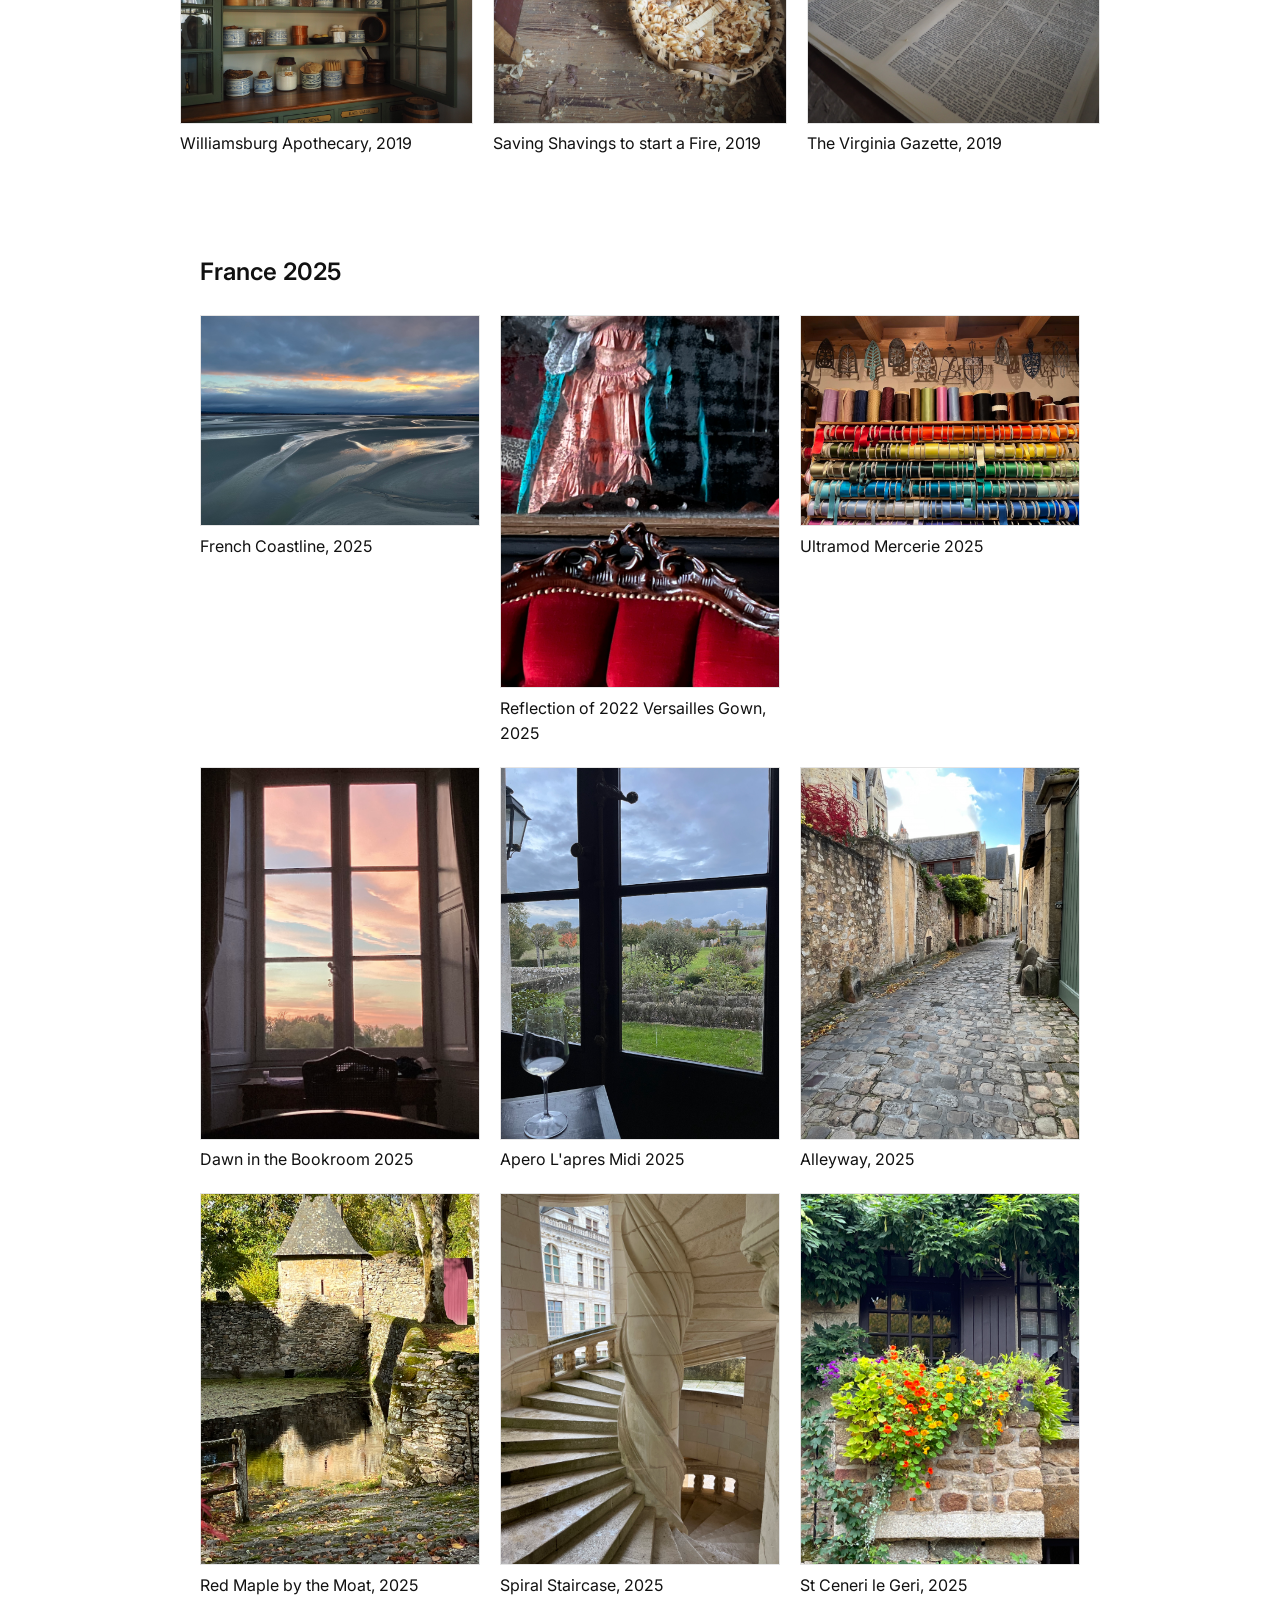
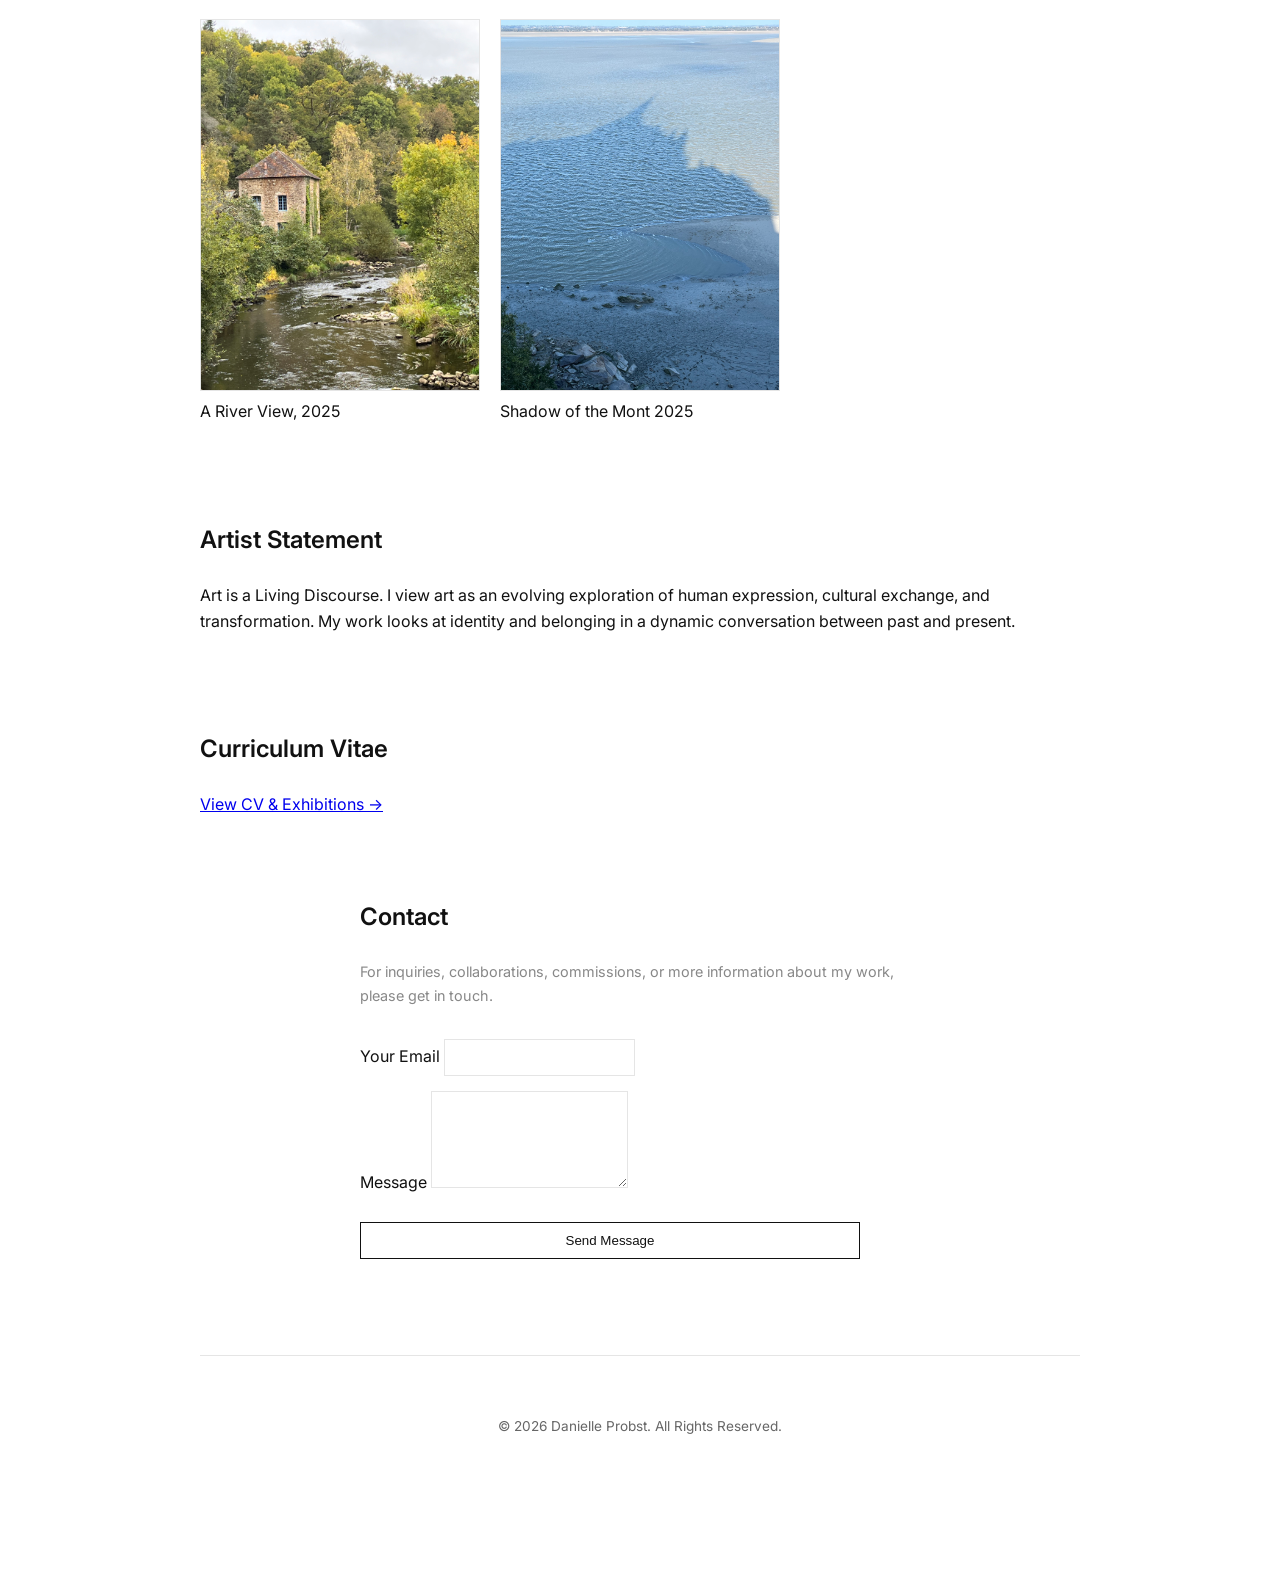
==== commit 21a48a45: "Moved Ultramod Mercerie 2025" ====
--- a/index.html
+++ b/index.html
@@ -141,7 +141,12 @@
       <img src="images/History_mirror_cerisay.jpg" onclick="openLightbox(this.src)">
       <p class="caption">Reflection of 2022 Versailles Gown, 2025</p>
     </div>
-
+    
+   <div>
+      <img src="images/rainbow_ribbons.jpg" onclick="openLightbox(this.src)">
+       <p class="caption">Ultramod Mercerie 2025</p>
+    </div>
+   
     <div>
       <img src="images/Dawn_bookroom_cerisay.jpg" onclick="openLightbox(this.src)">
       <p class="caption">Dawn in the Bookroom 2025</p>
@@ -152,10 +157,7 @@
       <p class="caption">Apero L'apres Midi 2025</p>
     </div>
 
-    <div>
-      <img src="images/rainbow_ribbons.jpg" onclick="openLightbox(this.src)">
-       <p class="caption">Ultramod Mercerie 2025</p>
-    </div>
+   
     <div>
       <img src="images/Alleyway_LeMans.jpg" onclick="openLightbox(this.src)">
       <p class="caption">Alleyway, 2025</p>
